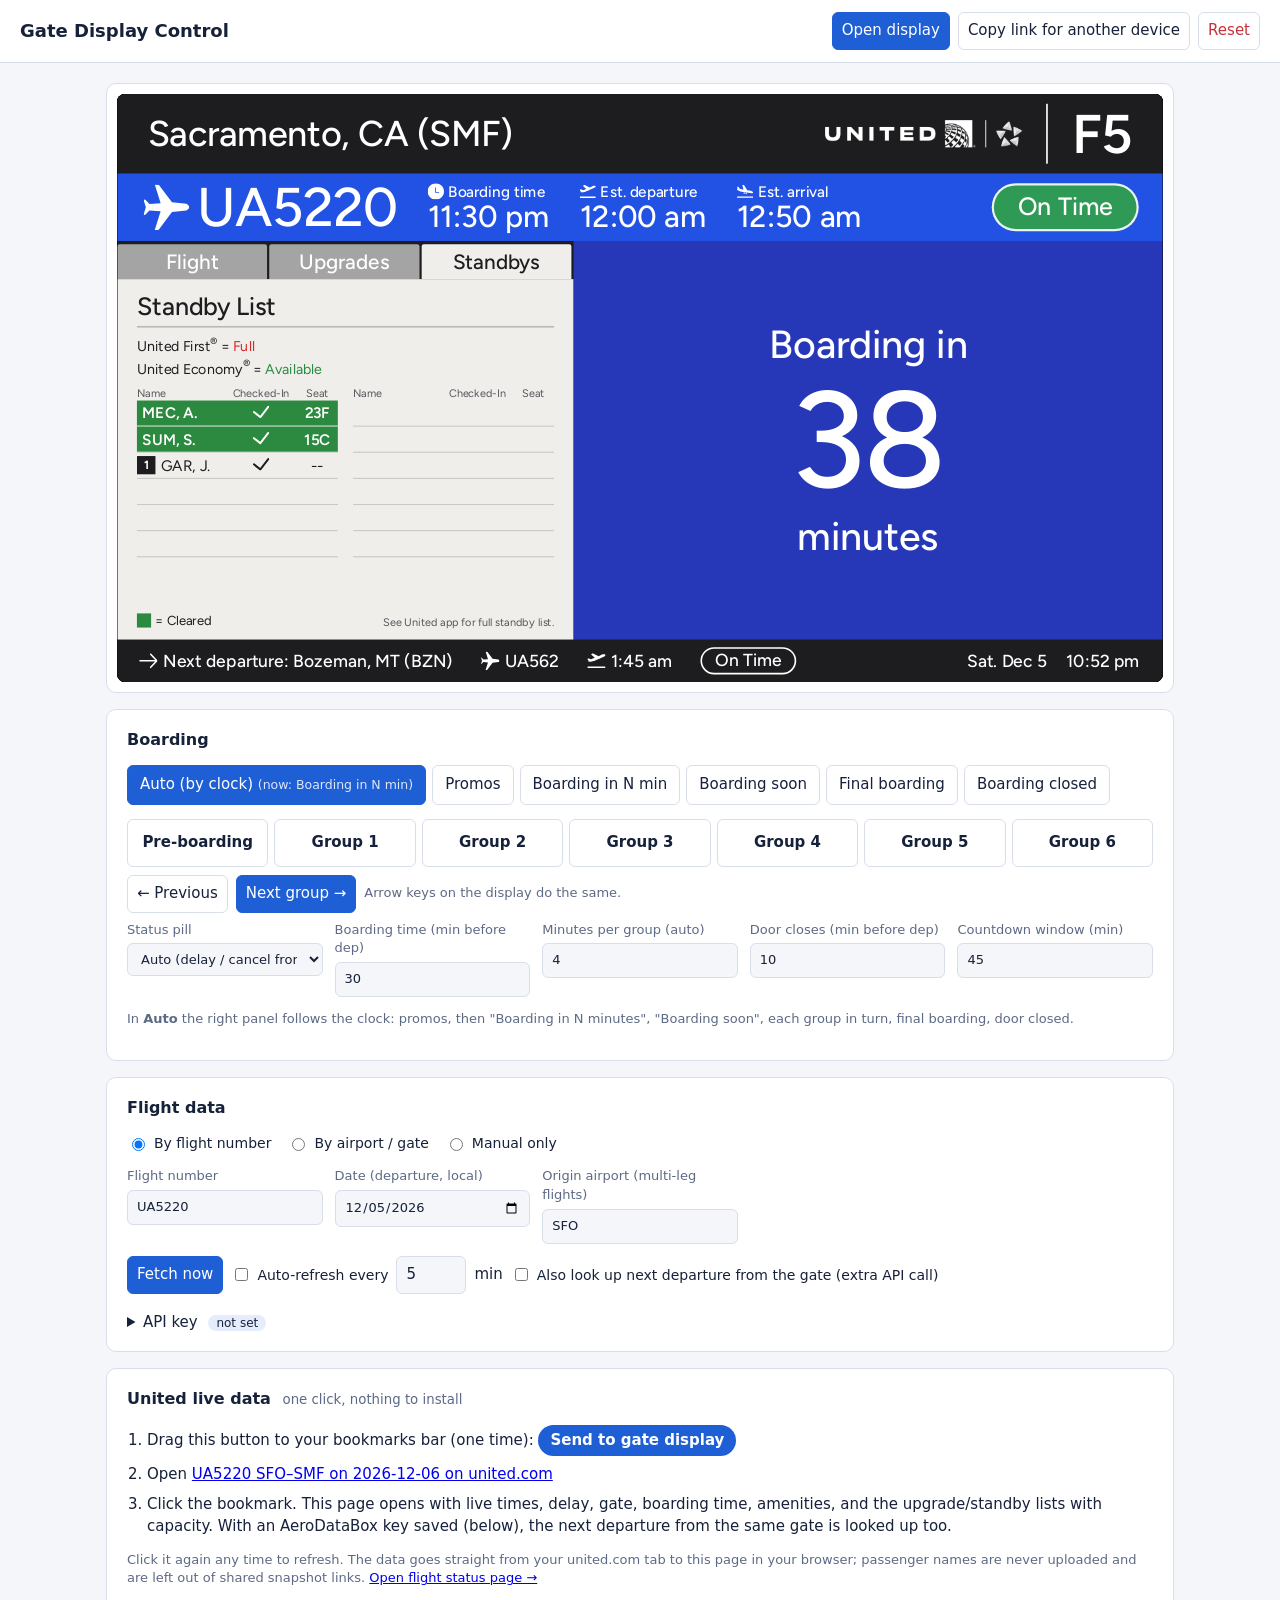
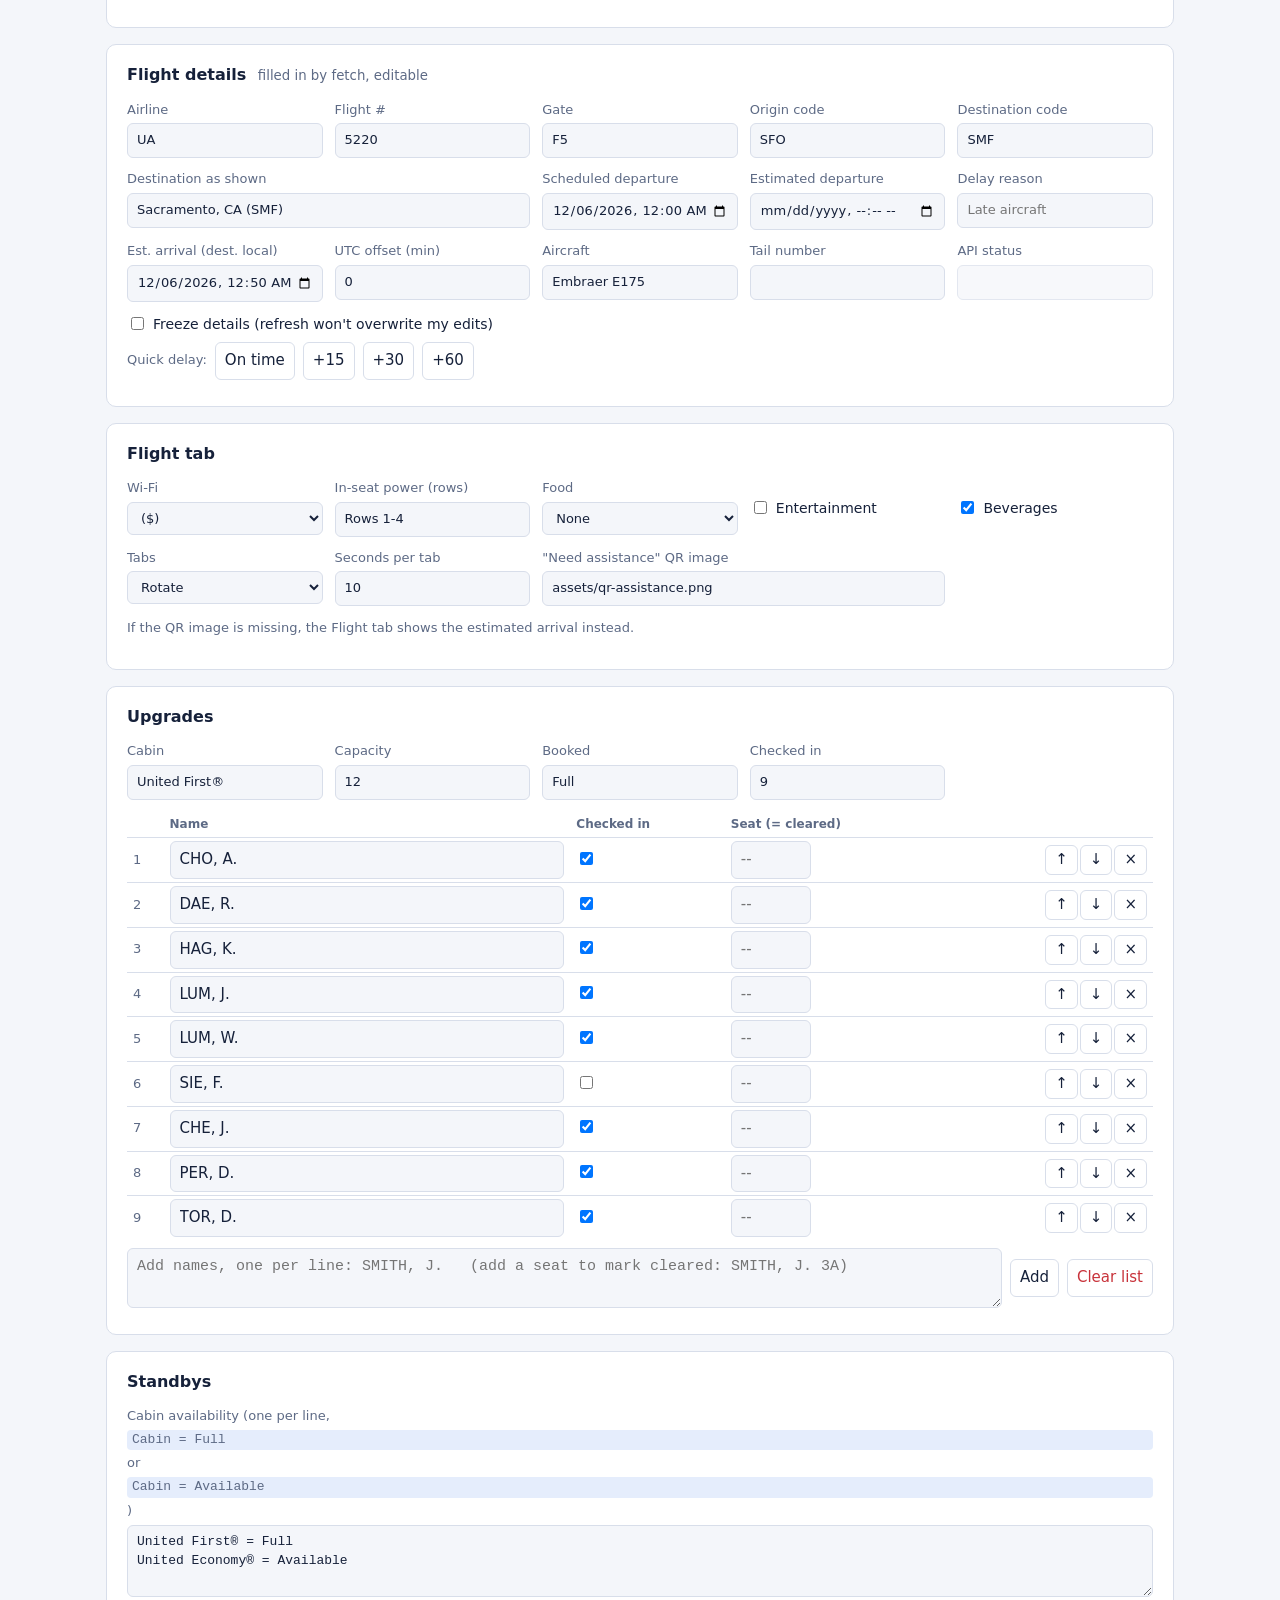
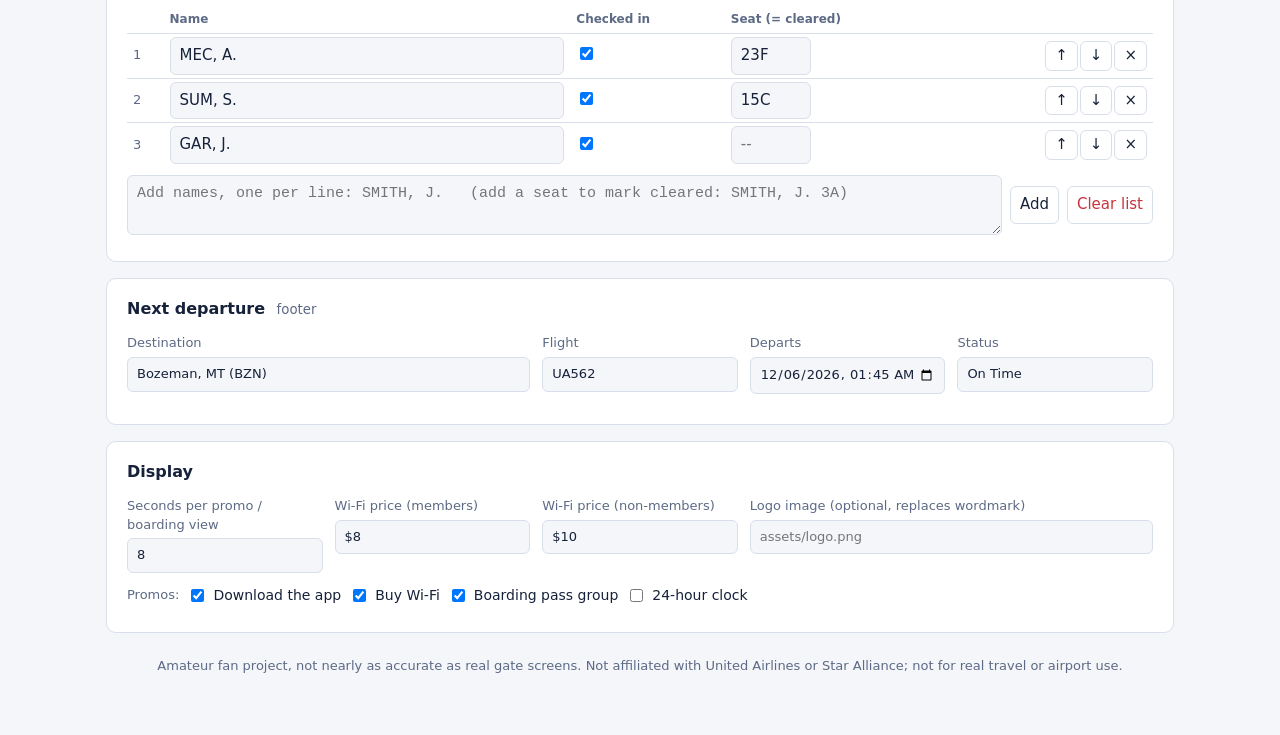
==== control.html @ c688b106 "Link straight to the flight's united.com details page from the form The bookmarklet step now opens u" ====
<!doctype html>
<html lang="en">
<head>
  <meta charset="utf-8">
  <meta name="viewport" content="width=device-width, initial-scale=1">
  <title>Gate Display Control</title>
  <link rel="stylesheet" href="css/control.css">
</head>
<body>
  <header class="bar">
    <h1>Gate Display Control</h1>
    <div class="bar-actions">
      <button id="openDisplay" class="primary">Open display</button>
      <button id="copyLink">Copy link for another device</button>
      <button id="reset" class="danger">Reset</button>
    </div>
  </header>

  <main>
    <section class="card preview">
      <div class="frame"><iframe id="preview" src="index.html" title="Display preview"></iframe></div>
    </section>

    <!-- ================= BOARDING (most-used, so first) ================= -->
    <section class="card">
      <h2>Boarding</h2>
      <div class="seg phases" id="phaseBtns"></div>
      <div class="groups" id="groupBtns"></div>
      <div class="row">
        <button id="prevGroup">&larr; Previous</button>
        <button id="nextGroup" class="primary">Next group &rarr;</button>
        <span class="muted">Arrow keys on the display do the same.</span>
      </div>
      <div class="grid">
        <label>Status pill
          <select data-path="boarding.pill" id="pillSel"></select>
        </label>
        <label>Boarding time (min before dep)<input type="number" min="0" data-path="boarding.leadMin"></label>
        <label>Minutes per group (auto)<input type="number" min="1" data-path="boarding.groupEveryMin"></label>
        <label>Door closes (min before dep)<input type="number" min="0" data-path="boarding.closeMin"></label>
        <label>Countdown window (min)<input type="number" min="0" data-path="boarding.countdownMin"></label>
      </div>
      <p class="muted">In <b>Auto</b> the right panel follows the clock: promos, then "Boarding in N minutes", "Boarding soon", each group in turn, final boarding, door closed.</p>
    </section>

    <!-- ================= DATA SOURCE ================= -->
    <section class="card">
      <h2>Flight data</h2>
      <div class="seg">
        <label><input type="radio" name="mode" value="flight" data-path="source.mode"> By flight number</label>
        <label><input type="radio" name="mode" value="airport" data-path="source.mode"> By airport / gate</label>
        <label><input type="radio" name="mode" value="manual" data-path="source.mode"> Manual only</label>
      </div>

      <div class="grid" data-show="flight">
        <label>Flight number<input data-path="source.flight" placeholder="UA1234"></label>
        <label>Date (departure, local)<input type="date" data-path="source.date"></label>
        <label>Origin airport (multi-leg flights)<input data-path="source.airport" placeholder="SFO" maxlength="3"></label>
      </div>

      <div class="grid" data-show="airport">
        <label>Airline<input data-path="source.airline" placeholder="UA" maxlength="3"></label>
        <label>Airport<input data-path="source.airport" placeholder="SFO" maxlength="3"></label>
        <label>Gate (optional)<input data-path="source.gate" placeholder="F12"></label>
        <label>Destination (optional)<input data-path="source.dest" placeholder="ORD" maxlength="3"></label>
      </div>

      <div class="row" data-show="flight airport">
        <button id="fetchBtn" class="primary">Fetch now</button>
        <label class="inline"><input type="checkbox" data-path="source.autoRefresh"> Auto-refresh every</label>
        <input type="number" min="1" max="120" class="tiny" data-path="source.refreshMin"> min
        <label class="inline"><input type="checkbox" data-path="source.lookupNext"> Also look up next departure from the gate (extra API call)</label>
      </div>
      <div class="row"><span id="fetchMsg" class="msg"></span></div>
      <div id="results" class="results" hidden></div>

      <details class="key">
        <summary>API key <span id="keyState" class="pill"></span></summary>
        <p>Live data comes from <a href="https://rapidapi.com/aedbx-aedbx/api/aerodatabox" target="_blank" rel="noopener">AeroDataBox on RapidAPI</a> (free tier available). Subscribe, then paste your RapidAPI key here.
          It is stored only in this browser and never goes into the repo.</p>
        <div class="row">
          <input id="apiKey" type="password" placeholder="X-RapidAPI-Key" autocomplete="off">
          <button id="saveKey">Save key</button>
          <button id="clearKey">Clear</button>
        </div>
      </details>
    </section>

    <!-- ================= UNITED BOOKMARKLET ================= -->
    <section class="card">
      <h2>United live data <small>one click, nothing to install</small></h2>
      <ol class="steps">
        <li>Drag this button to your bookmarks bar (one time): <a id="bookmarklet" class="bm" href="#">Send to gate display</a></li>
        <li>Open <a id="uaLink" href="https://www.united.com/en/us/flightstatus" target="_blank" rel="noopener">this flight on united.com</a>
          <span class="muted" id="uaLinkNote"></span></li>
        <li>Click the bookmark. This page opens with live times, delay, gate, boarding time, amenities, and the upgrade/standby lists with capacity.
          With an AeroDataBox key saved (below), the next departure from the same gate is looked up too.</li>
      </ol>
      <p class="muted">Click it again any time to refresh. The data goes straight from your united.com tab to this page in your browser; passenger names are never uploaded and are left out of shared snapshot links.
        <a href="status.html" target="_blank" rel="noopener">Open flight status page &rarr;</a></p>
      <div class="row"><span id="unitedMsg" class="msg"></span></div>
    </section>

    <!-- ================= FLIGHT DETAILS ================= -->
    <section class="card">
      <h2>Flight details <small>filled in by fetch, editable</small></h2>
      <div class="grid">
        <label>Airline<input data-path="flight.airline" maxlength="3"></label>
        <label>Flight #<input data-path="flight.number"></label>
        <label>Gate<input data-path="flight.gate"></label>
        <label>Origin code<input data-path="flight.originCode" maxlength="3"></label>
        <label>Destination code<input data-path="flight.destCode" maxlength="3" id="destCode"></label>
        <label class="span2">Destination as shown<input data-path="flight.destLabel" placeholder="Sacramento, CA (SMF)"></label>
        <label>Scheduled departure<input type="datetime-local" data-path="flight.sched"></label>
        <label>Estimated departure<input type="datetime-local" data-path="flight.est"></label>
        <label>Delay reason<input data-path="flight.delayReason" placeholder="Late aircraft"></label>
        <label>Est. arrival (dest. local)<input type="datetime-local" data-path="flight.arr"></label>
        <label>UTC offset (min)<input type="number" data-path="flight.utcOffsetMin"></label>
        <label>Aircraft<input data-path="flight.aircraft"></label>
        <label>Tail number<input data-path="flight.tail"></label>
        <label>API status<input data-path="flight.apiStatus" readonly></label>
      </div>
      <div class="row">
        <label class="inline"><input type="checkbox" data-path="flight.lock"> Freeze details (refresh won't overwrite my edits)</label>
        <span class="msg" id="updated"></span>
      </div>
      <div class="row">
        <span class="muted">Quick delay:</span>
        <button data-delay="0">On time</button>
        <button data-delay="15">+15</button>
        <button data-delay="30">+30</button>
        <button data-delay="60">+60</button>
      </div>
    </section>

    <!-- ================= LEFT PANEL ================= -->
    <section class="card">
      <h2>Flight tab</h2>
      <div class="grid">
        <label>Wi-Fi
          <select data-path="amenities.wifi"><option value="">None</option><option>($)</option><option>(Free)</option></select>
        </label>
        <label>In-seat power (rows)<input data-path="amenities.power" placeholder="All rows"></label>
        <label>Food
          <select data-path="amenities.food"><option value="">None</option><option>($)</option><option>(Free)</option></select>
        </label>
        <label class="inline"><input type="checkbox" data-path="amenities.entertainment"> Entertainment</label>
        <label class="inline"><input type="checkbox" data-path="amenities.beverages"> Beverages</label>
      </div>
      <div class="grid">
        <label>Tabs
          <select data-path="display.tabMode">
            <option value="rotate">Rotate</option><option value="flight">Flight only</option>
            <option value="upgrades">Upgrades only</option><option value="standbys">Standbys only</option>
          </select>
        </label>
        <label>Seconds per tab<input type="number" min="3" data-path="display.tabSec"></label>
        <label class="span2">"Need assistance" QR image<input data-path="display.qrUrl" placeholder="assets/qr-assistance.png"></label>
      </div>
      <p class="muted">If the QR image is missing, the Flight tab shows the estimated arrival instead.</p>
    </section>

    <section class="card">
      <h2>Upgrades</h2>
      <div class="grid">
        <label>Cabin<input data-path="upgrades.cabin"></label>
        <label>Capacity<input data-path="upgrades.capacity"></label>
        <label>Booked<input data-path="upgrades.booked" placeholder="Full or a number"></label>
        <label>Checked in<input data-path="upgrades.checkedIn"></label>
      </div>
      <div class="list-editor" id="upgradeEd"></div>
    </section>

    <section class="card">
      <h2>Standbys</h2>
      <label>Cabin availability (one per line, <code>Cabin = Full</code> or <code>Cabin = Available</code>)
        <textarea data-path="standby.cabins" rows="3"></textarea>
      </label>
      <div class="list-editor" id="standbyEd"></div>
    </section>

    <section class="card">
      <h2>Next departure <small>footer</small></h2>
      <div class="grid">
        <label class="span2">Destination<input data-path="next.dest" placeholder="Bozeman, MT (BZN)"></label>
        <label>Flight<input data-path="next.flight" placeholder="UA562"></label>
        <label>Departs<input type="datetime-local" data-path="next.time"></label>
        <label>Status<input data-path="next.status" list="nextStatuses"></label>
        <datalist id="nextStatuses"><option>On Time</option><option>Delayed</option><option>Cancelled</option></datalist>
      </div>
    </section>

    <section class="card">
      <h2>Display</h2>
      <div class="grid">
        <label>Seconds per promo / boarding view<input type="number" min="3" data-path="display.panelSec"></label>
        <label>Wi-Fi price (members)<input data-path="display.wifiMember"></label>
        <label>Wi-Fi price (non-members)<input data-path="display.wifiNonMember"></label>
        <label class="span2">Logo image (optional, replaces wordmark)<input data-path="display.logoUrl" placeholder="assets/logo.png"></label>
      </div>
      <div class="row">
        <span class="muted">Promos:</span>
        <label class="inline"><input type="checkbox" data-path="display.promoApp"> Download the app</label>
        <label class="inline"><input type="checkbox" data-path="display.promoWifi"> Buy Wi-Fi</label>
        <label class="inline"><input type="checkbox" data-path="display.promoPass"> Boarding pass group</label>
        <label class="inline"><input type="checkbox" data-path="display.clock24"> 24-hour clock</label>
      </div>
    </section>
    <p class="disclaimer">Amateur fan project, not nearly as accurate as real gate screens. Not affiliated with United Airlines or Star Alliance; not for real travel or airport use.</p>
  </main>

  <script src="js/state.js"></script>
  <script src="js/airports.js"></script>
  <script src="js/api.js"></script>
  <script src="js/united.js"></script>
  <script src="js/control.js"></script>
</body>
</html>
---- css/control.css ----
:root {
  --bg: #f4f6fa;
  --card: #fff;
  --text: #16213a;
  --muted: #5d6a85;
  --line: #d8deea;
  --blue: #1f5fd6;
  --blue-soft: #e5edfc;
  --red: #c8323a;
}
@media (prefers-color-scheme: dark) {
  :root {
    --bg: #0e1422; --card: #172035; --text: #e7ecf6; --muted: #93a1bd;
    --line: #2b3754; --blue: #5f9bff; --blue-soft: #1d2d52; --red: #ff6b73;
  }
}

* { box-sizing: border-box; }
[hidden] { display: none !important; }
body { margin: 0; background: var(--bg); color: var(--text); font: 15px/1.45 system-ui, "Segoe UI", sans-serif; }

.bar {
  position: sticky; top: 0; z-index: 5;
  display: flex; flex-wrap: wrap; gap: 12px; align-items: center; justify-content: space-between;
  padding: 12px 20px; background: var(--card); border-bottom: 1px solid var(--line);
}
.bar h1 { font-size: 18px; margin: 0; }
.bar-actions { display: flex; gap: 8px; flex-wrap: wrap; }

main { max-width: 1100px; margin: 0 auto; padding: 20px 16px 60px; display: grid; gap: 16px; }
.card { background: var(--card); border: 1px solid var(--line); border-radius: 10px; padding: 18px 20px; }
.card h2 { font-size: 16px; margin: 0 0 14px; }
.card h2 small { font-weight: 400; color: var(--muted); margin-left: 6px; }

.grid { display: grid; grid-template-columns: repeat(auto-fill, minmax(190px, 1fr)); gap: 12px; margin-bottom: 12px; }
.grid.two { grid-template-columns: 1fr 1fr; }
.span2 { grid-column: span 2; }
label { display: flex; flex-direction: column; gap: 4px; font-size: 13px; color: var(--muted); }
label.inline { flex-direction: row; align-items: center; gap: 6px; color: var(--text); font-size: 14px; }

input, select, textarea, button {
  font: inherit; color: var(--text); background: var(--bg);
  border: 1px solid var(--line); border-radius: 6px; padding: 7px 9px;
}
textarea { width: 100%; font-family: ui-monospace, Consolas, monospace; resize: vertical; }
input[type=checkbox], input[type=radio] { padding: 0; }
input[readonly] { opacity: .7; }
input.tiny { width: 70px; }
button { cursor: pointer; background: var(--card); }
button:hover { border-color: var(--blue); }
button.primary { background: var(--blue); border-color: var(--blue); color: #fff; }
button.danger { color: var(--red); }

.row { display: flex; flex-wrap: wrap; align-items: center; gap: 8px; margin: 8px 0; }
.seg { display: flex; flex-wrap: wrap; gap: 16px; margin-bottom: 14px; }
.seg label { flex-direction: row; align-items: center; gap: 6px; color: var(--text); font-size: 14px; }
.msg { font-size: 13px; color: var(--muted); }
.msg.err { color: var(--red); }
.muted { color: var(--muted); font-size: 13px; }
.pill { font-size: 12px; padding: 1px 8px; border-radius: 10px; background: var(--blue-soft); margin-left: 6px; }
code { background: var(--blue-soft); padding: 1px 5px; border-radius: 4px; }
.key p { color: var(--muted); font-size: 13px; }
.key summary { cursor: pointer; margin-top: 10px; }
.key input { flex: 1; min-width: 200px; }

.results { border: 1px solid var(--line); border-radius: 8px; max-height: 320px; overflow: auto; margin-top: 8px; }
.results table { width: 100%; border-collapse: collapse; font-size: 14px; }
.results th, .results td { text-align: left; padding: 6px 10px; border-bottom: 1px solid var(--line); }
.results th { position: sticky; top: 0; background: var(--card); color: var(--muted); font-weight: 600; }

.groups { display: grid; grid-template-columns: repeat(7, 1fr); gap: 6px; margin: 8px 0; }
.groups button { padding: 12px 4px; font-weight: 600; }
.groups button.done { opacity: .5; }
.groups button.current { background: var(--blue); border-color: var(--blue); color: #fff; }

.lists { display: grid; grid-template-columns: 1fr 1fr; gap: 20px; }
.lists .grid { margin: 8px 0; }

.frame { position: relative; width: 100%; aspect-ratio: 16 / 9; border-radius: 8px; overflow: hidden; background: #000; }
.frame iframe { position: absolute; inset: 0; width: 100%; height: 100%; border: 0; }

@media (max-width: 700px) {
  .lists { grid-template-columns: 1fr; }
  .span2 { grid-column: auto; }
  .groups { grid-template-columns: repeat(4, 1fr); }
}

.phases { gap: 6px; }
.phases button { padding: 8px 12px; }
.phases button.current { background: var(--blue); border-color: var(--blue); color: #fff; }
.phases small { opacity: .85; }

.list-editor table { width: 100%; border-collapse: collapse; margin-top: 10px; }
.list-editor th { text-align: left; font-size: 12px; font-weight: 600; color: var(--muted); padding: 4px 6px; }
.list-editor td { padding: 3px 6px; border-top: 1px solid var(--line); }
.list-editor td input:not([type]) { width: 100%; }
.list-editor td input.tiny { width: 80px; }
.list-editor .act { white-space: nowrap; text-align: right; }
.list-editor .act button { padding: 3px 9px; margin-left: 2px; }
.list-editor .row textarea { flex: 1; min-width: 240px; }
.preview { padding: 10px; }
.disclaimer { color: var(--muted); font-size: 13px; text-align: center; margin: 8px 0 0; }
.steps { margin: 0 0 10px; padding-left: 20px; display: grid; gap: 8px; }
.bm { display: inline-block; background: var(--blue); color: #fff; font-weight: 600; text-decoration: none; padding: 5px 12px; border-radius: 16px; cursor: grab; }
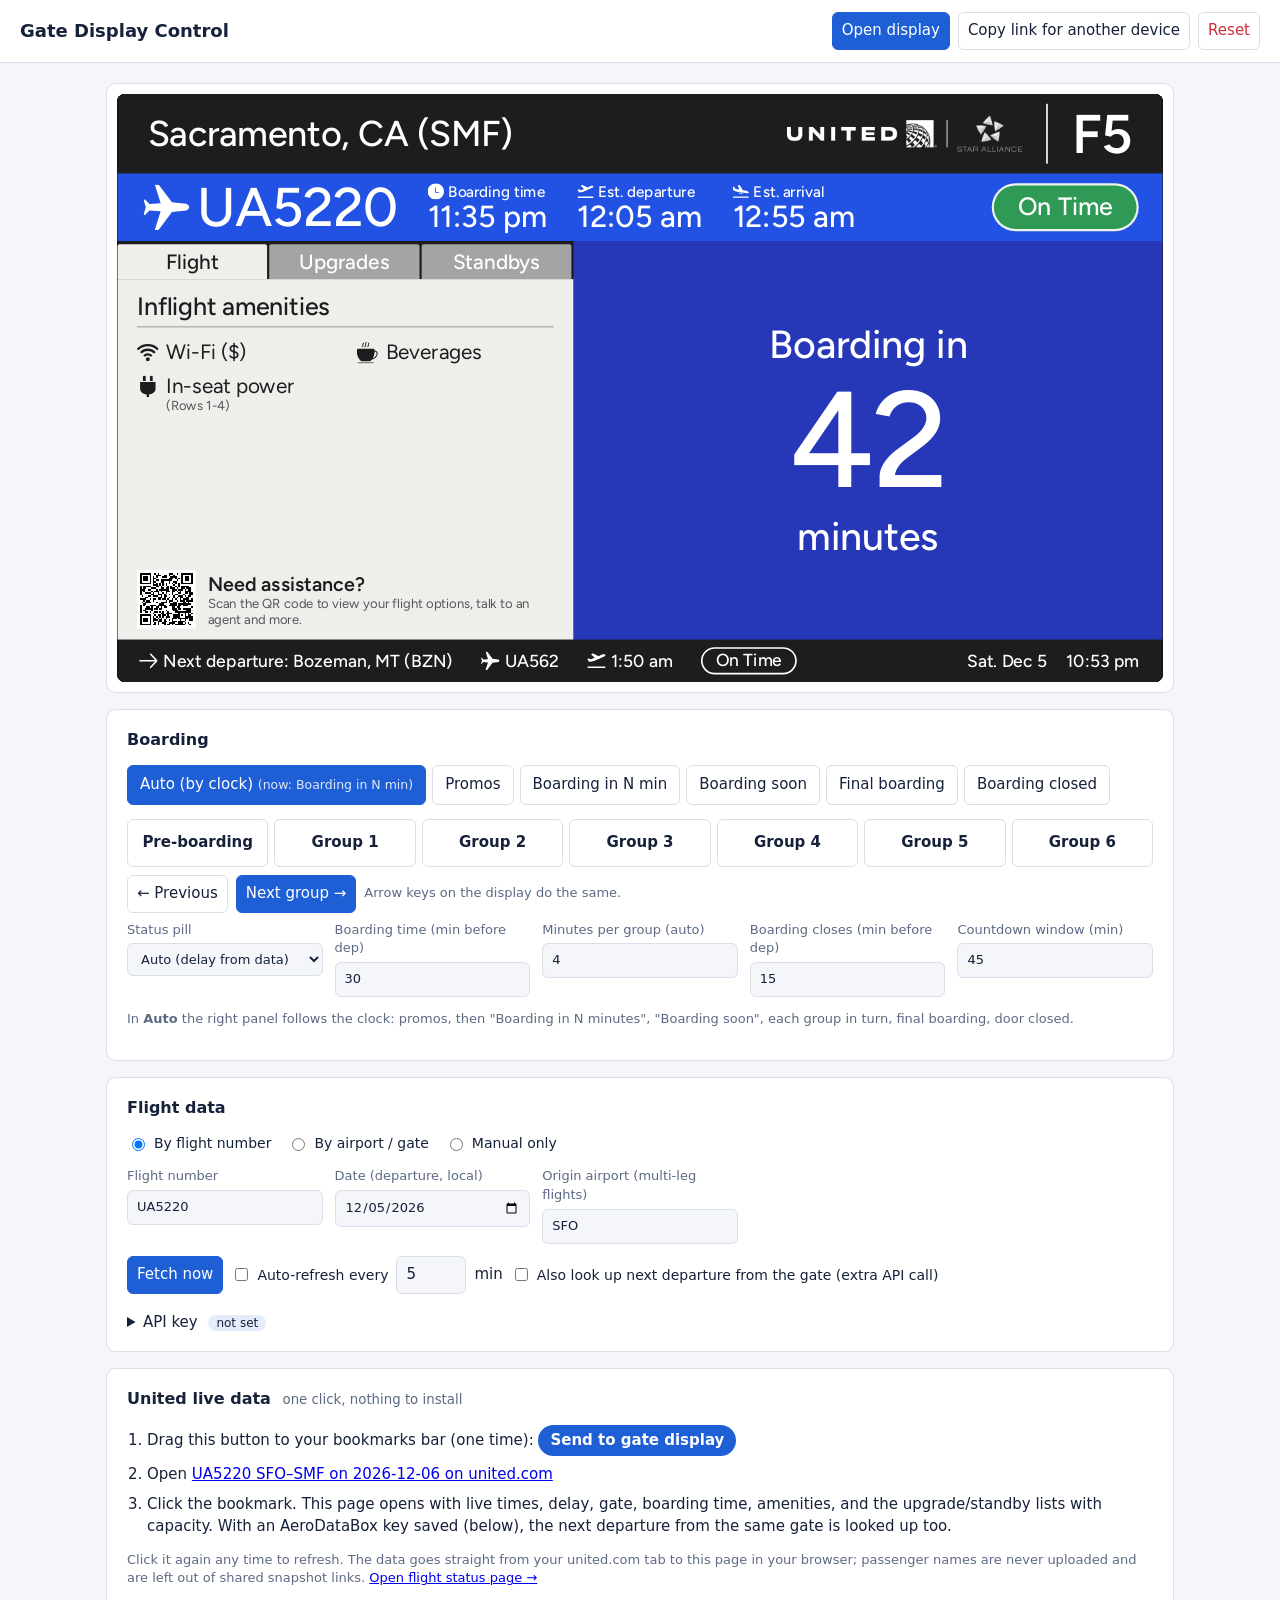
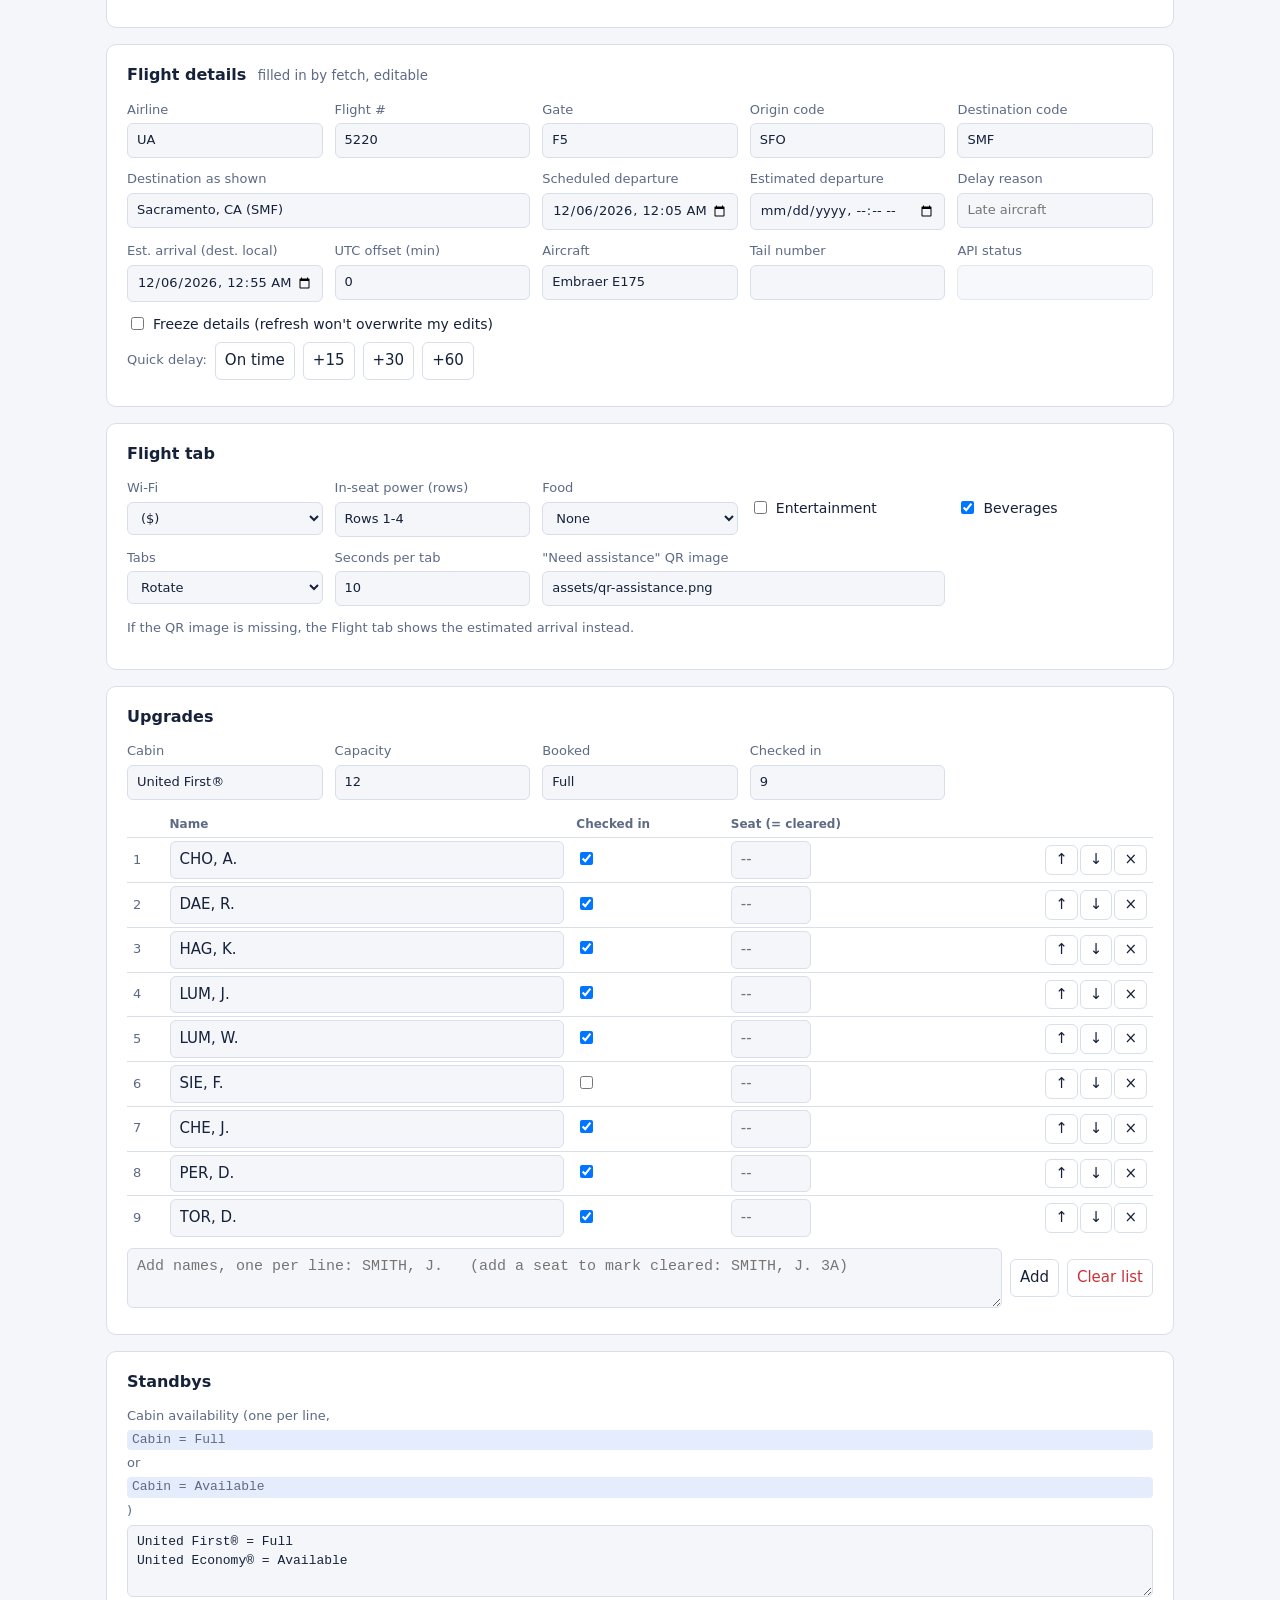
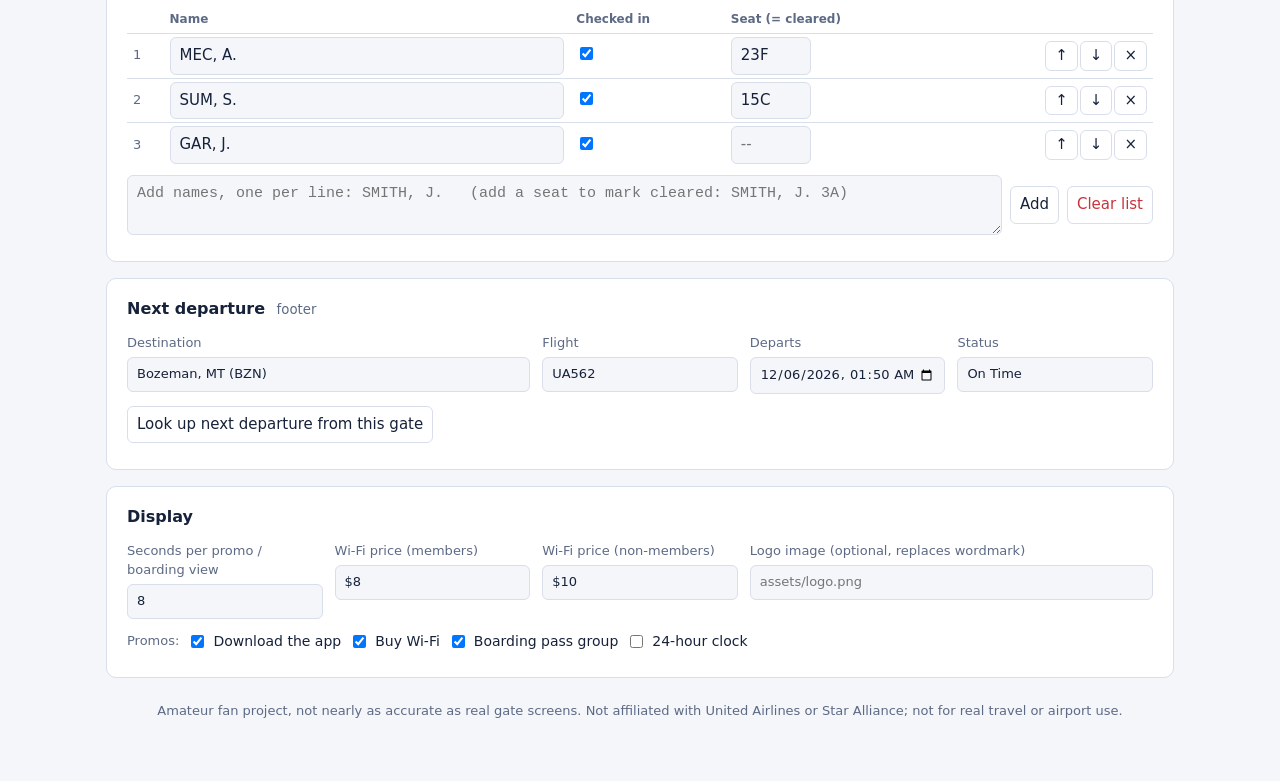
==== commit 611c7f53: "More reliable next departure; boarding closes 15 minutes before departure - Next departure lookup ru" ====
--- a/control.html
+++ b/control.html
@@ -37,7 +37,7 @@
         </label>
         <label>Boarding time (min before dep)<input type="number" min="0" data-path="boarding.leadMin"></label>
         <label>Minutes per group (auto)<input type="number" min="1" data-path="boarding.groupEveryMin"></label>
-        <label>Door closes (min before dep)<input type="number" min="0" data-path="boarding.closeMin"></label>
+        <label>Boarding closes (min before dep)<input type="number" min="0" data-path="boarding.closeMin"></label>
         <label>Countdown window (min)<input type="number" min="0" data-path="boarding.countdownMin"></label>
       </div>
       <p class="muted">In <b>Auto</b> the right panel follows the clock: promos, then "Boarding in N minutes", "Boarding soon", each group in turn, final boarding, door closed.</p>
@@ -186,7 +186,11 @@
         <label>Flight<input data-path="next.flight" placeholder="UA562"></label>
         <label>Departs<input type="datetime-local" data-path="next.time"></label>
         <label>Status<input data-path="next.status" list="nextStatuses"></label>
-        <datalist id="nextStatuses"><option>On Time</option><option>Delayed</option><option>Cancelled</option></datalist>
+        <datalist id="nextStatuses"><option>On Time</option><option>Delayed</option></datalist>
+      </div>
+      <div class="row">
+        <button id="nextBtn">Look up next departure from this gate</button>
+        <span id="nextMsg" class="msg"></span>
       </div>
     </section>
 
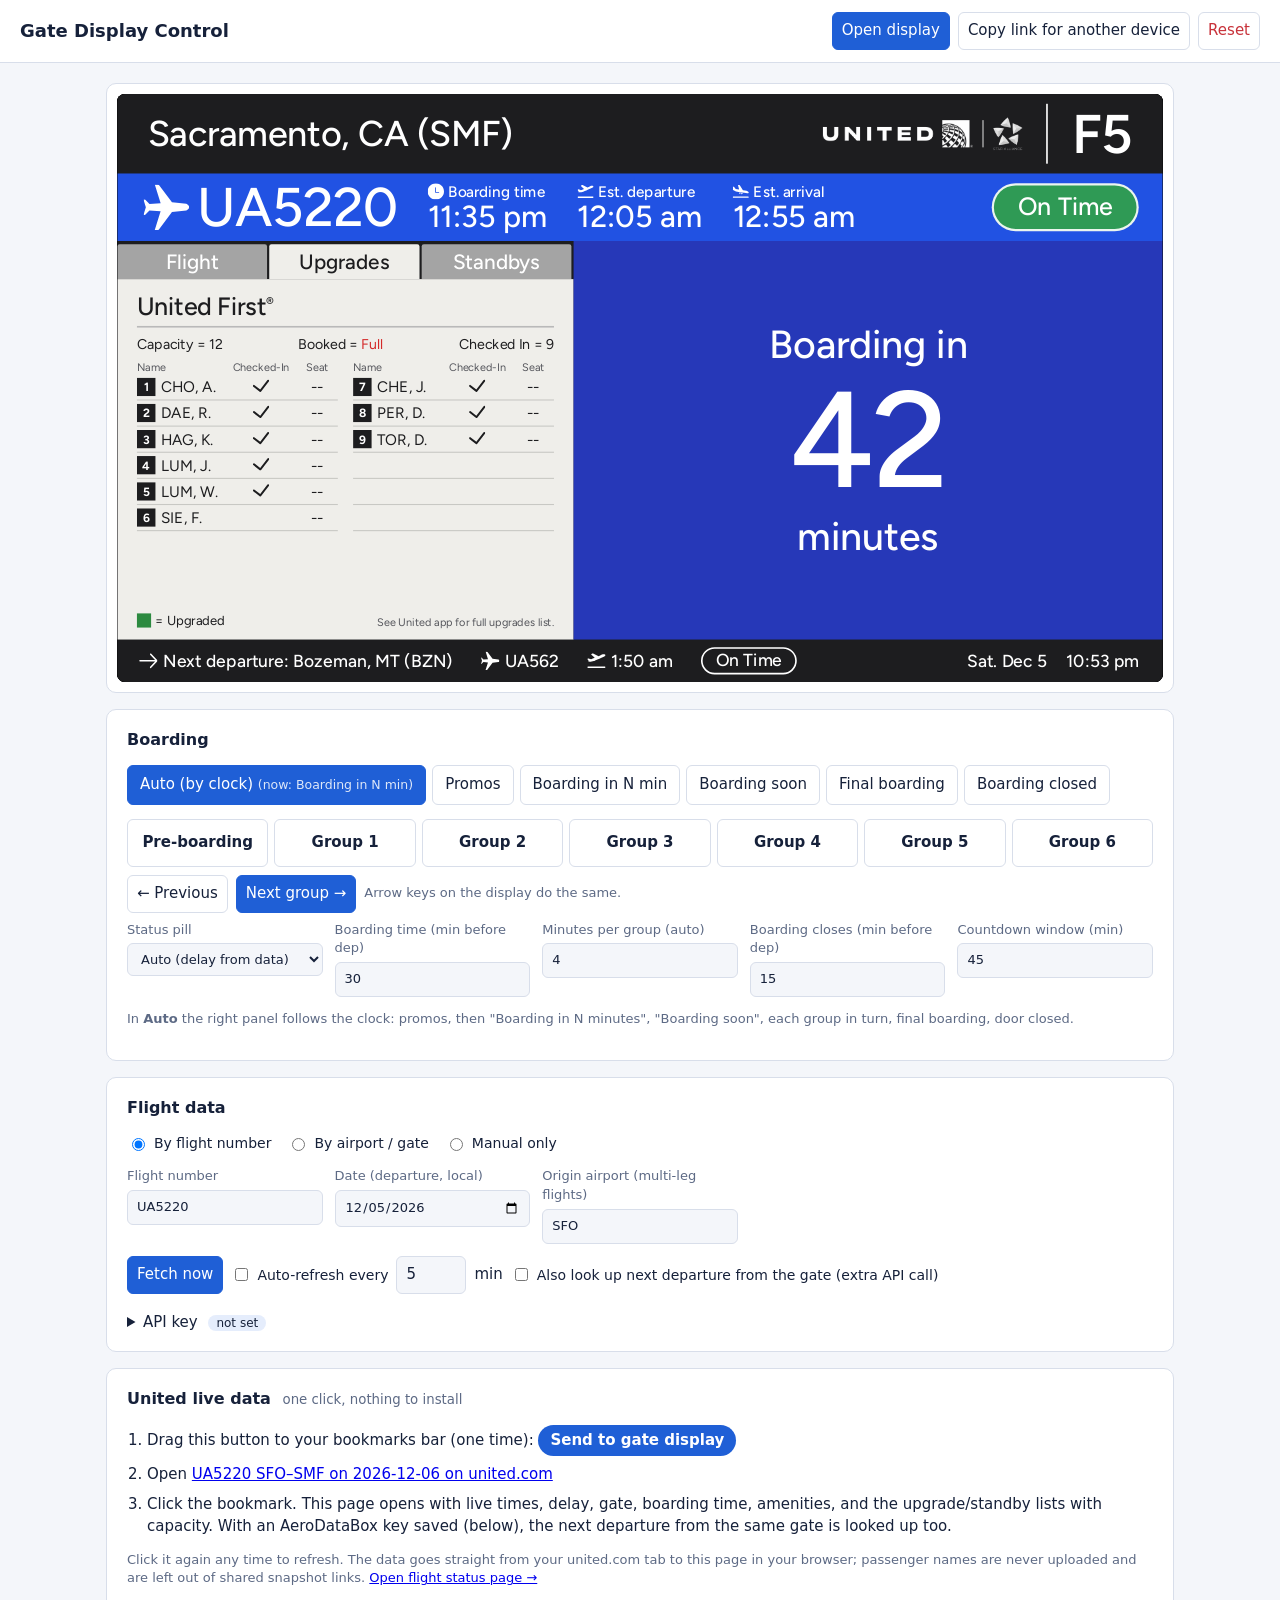
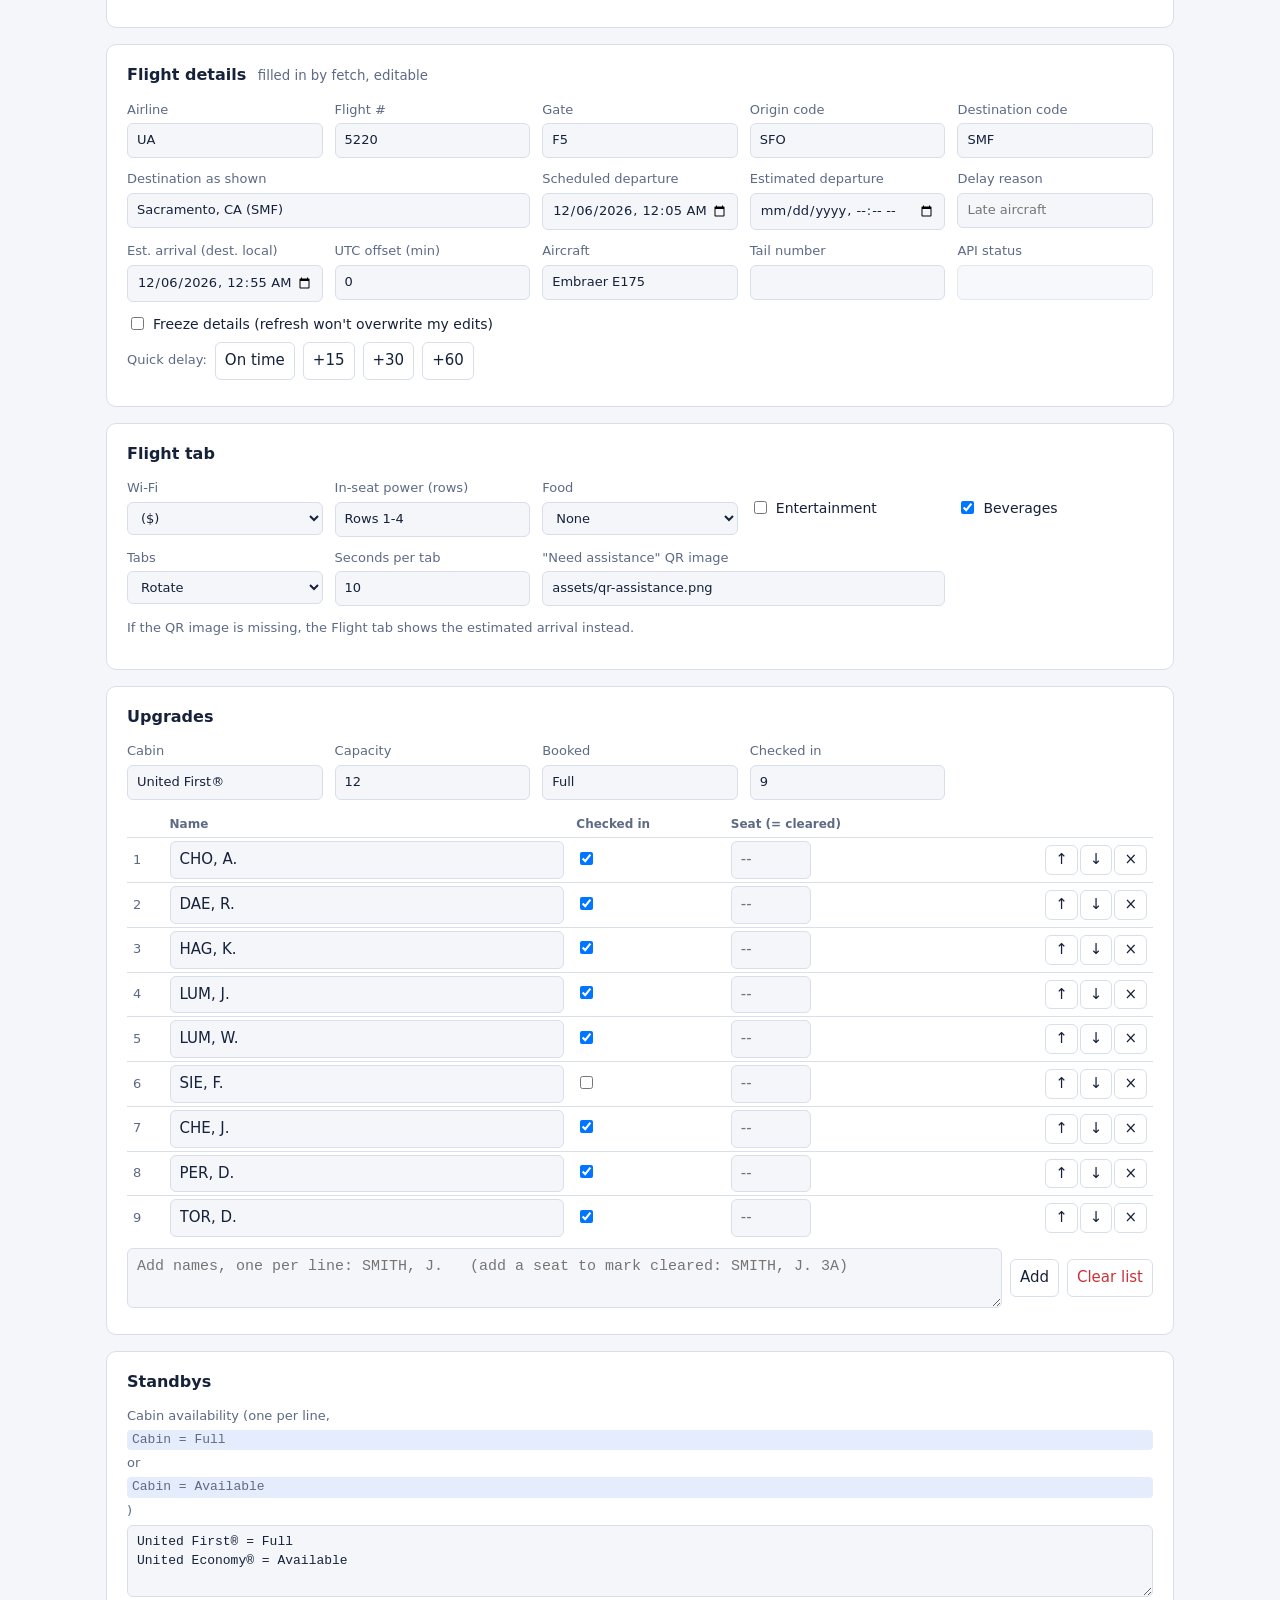
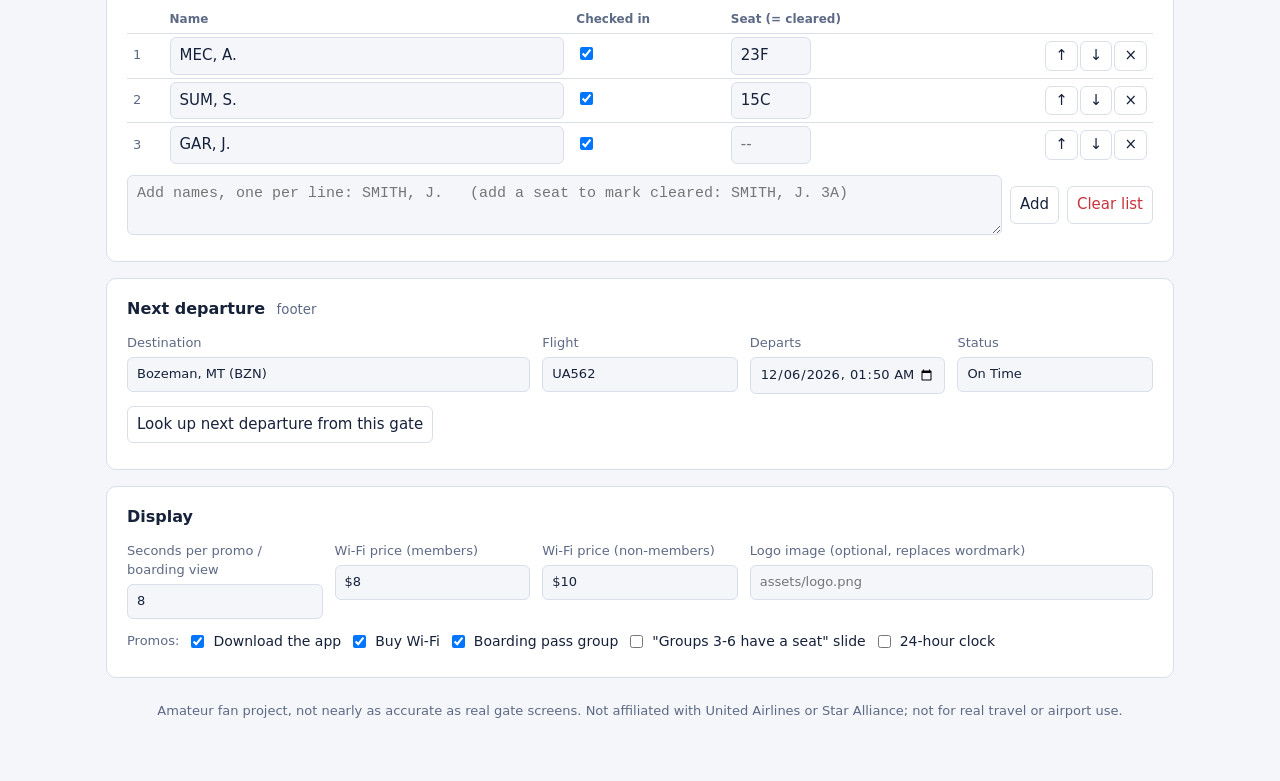
==== commit b2ab0c8b: "Turn off the "Groups 3-6 have a seat" slide by default It doesn't match the real screens yet; it's n" ====
--- a/control.html
+++ b/control.html
@@ -207,6 +207,7 @@
         <label class="inline"><input type="checkbox" data-path="display.promoApp"> Download the app</label>
         <label class="inline"><input type="checkbox" data-path="display.promoWifi"> Buy Wi-Fi</label>
         <label class="inline"><input type="checkbox" data-path="display.promoPass"> Boarding pass group</label>
+        <label class="inline"><input type="checkbox" data-path="display.seatedSlide"> "Groups 3-6 have a seat" slide</label>
         <label class="inline"><input type="checkbox" data-path="display.clock24"> 24-hour clock</label>
       </div>
     </section>
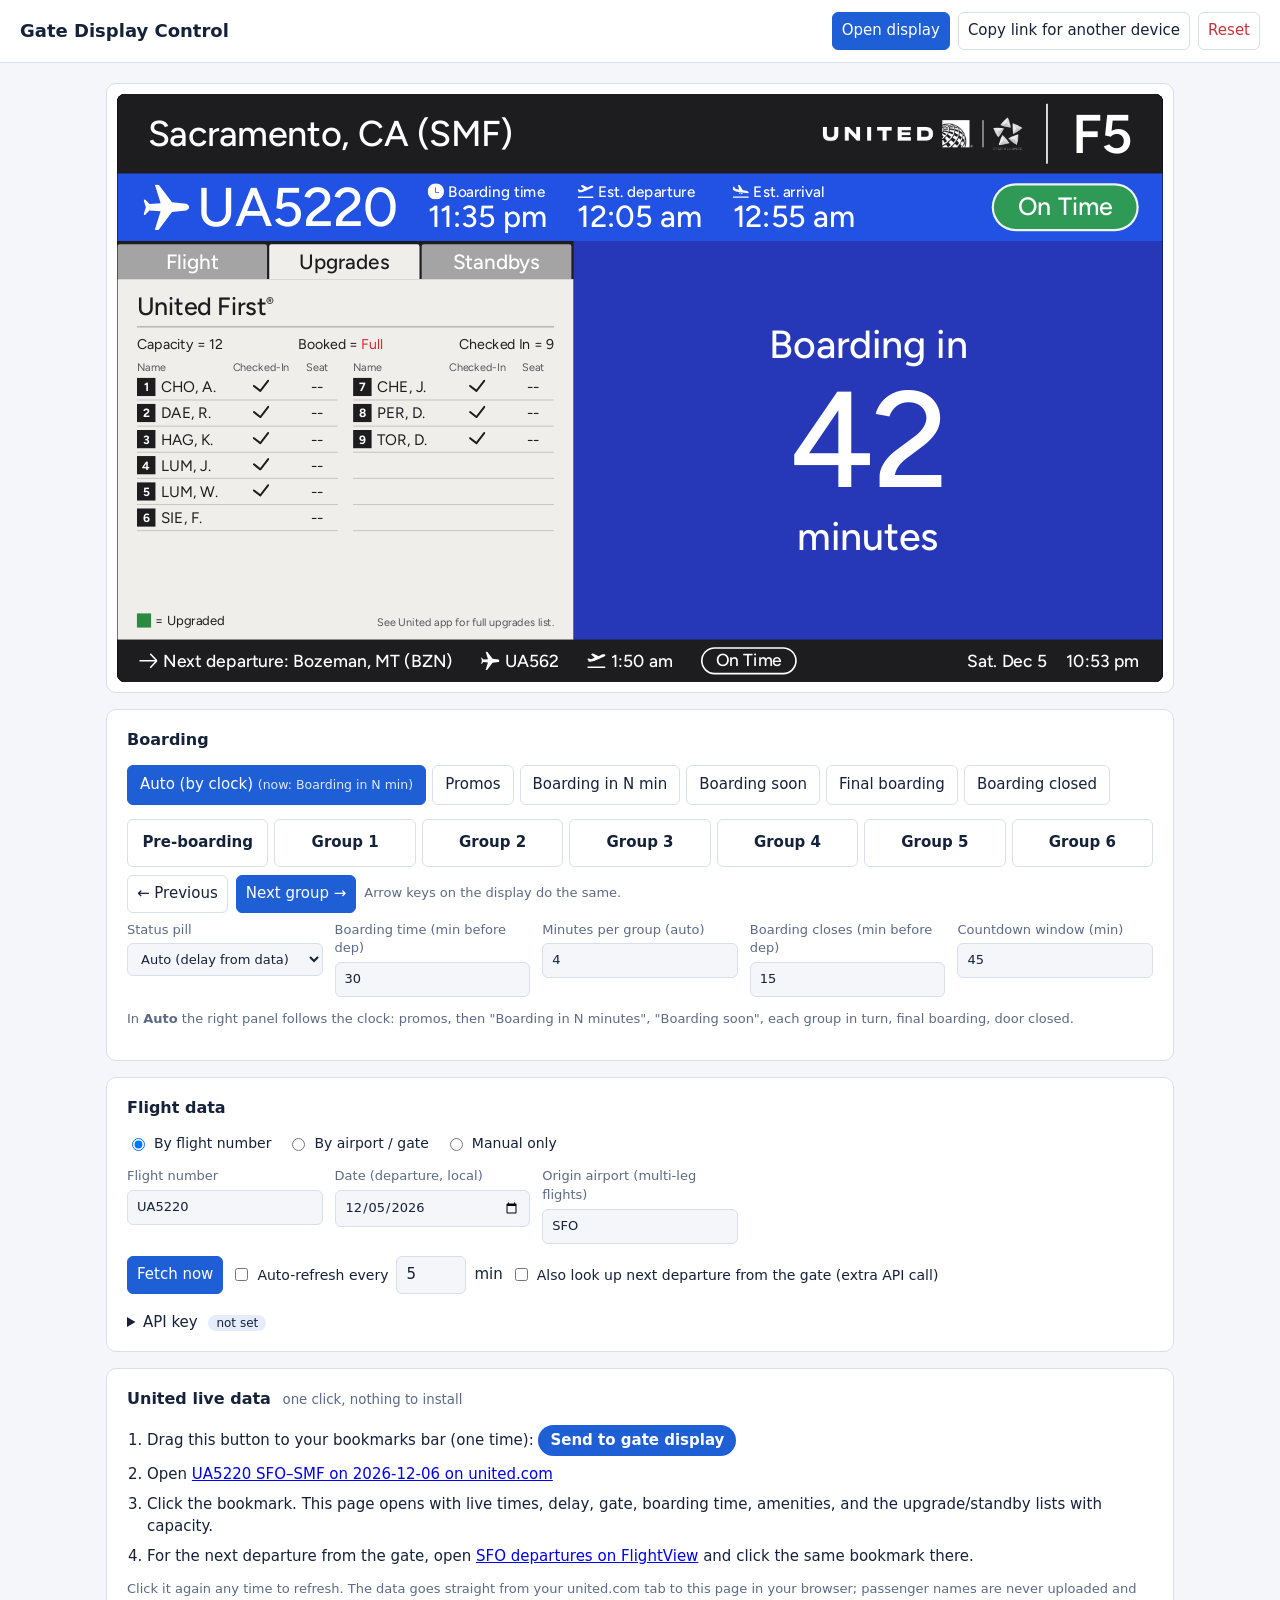
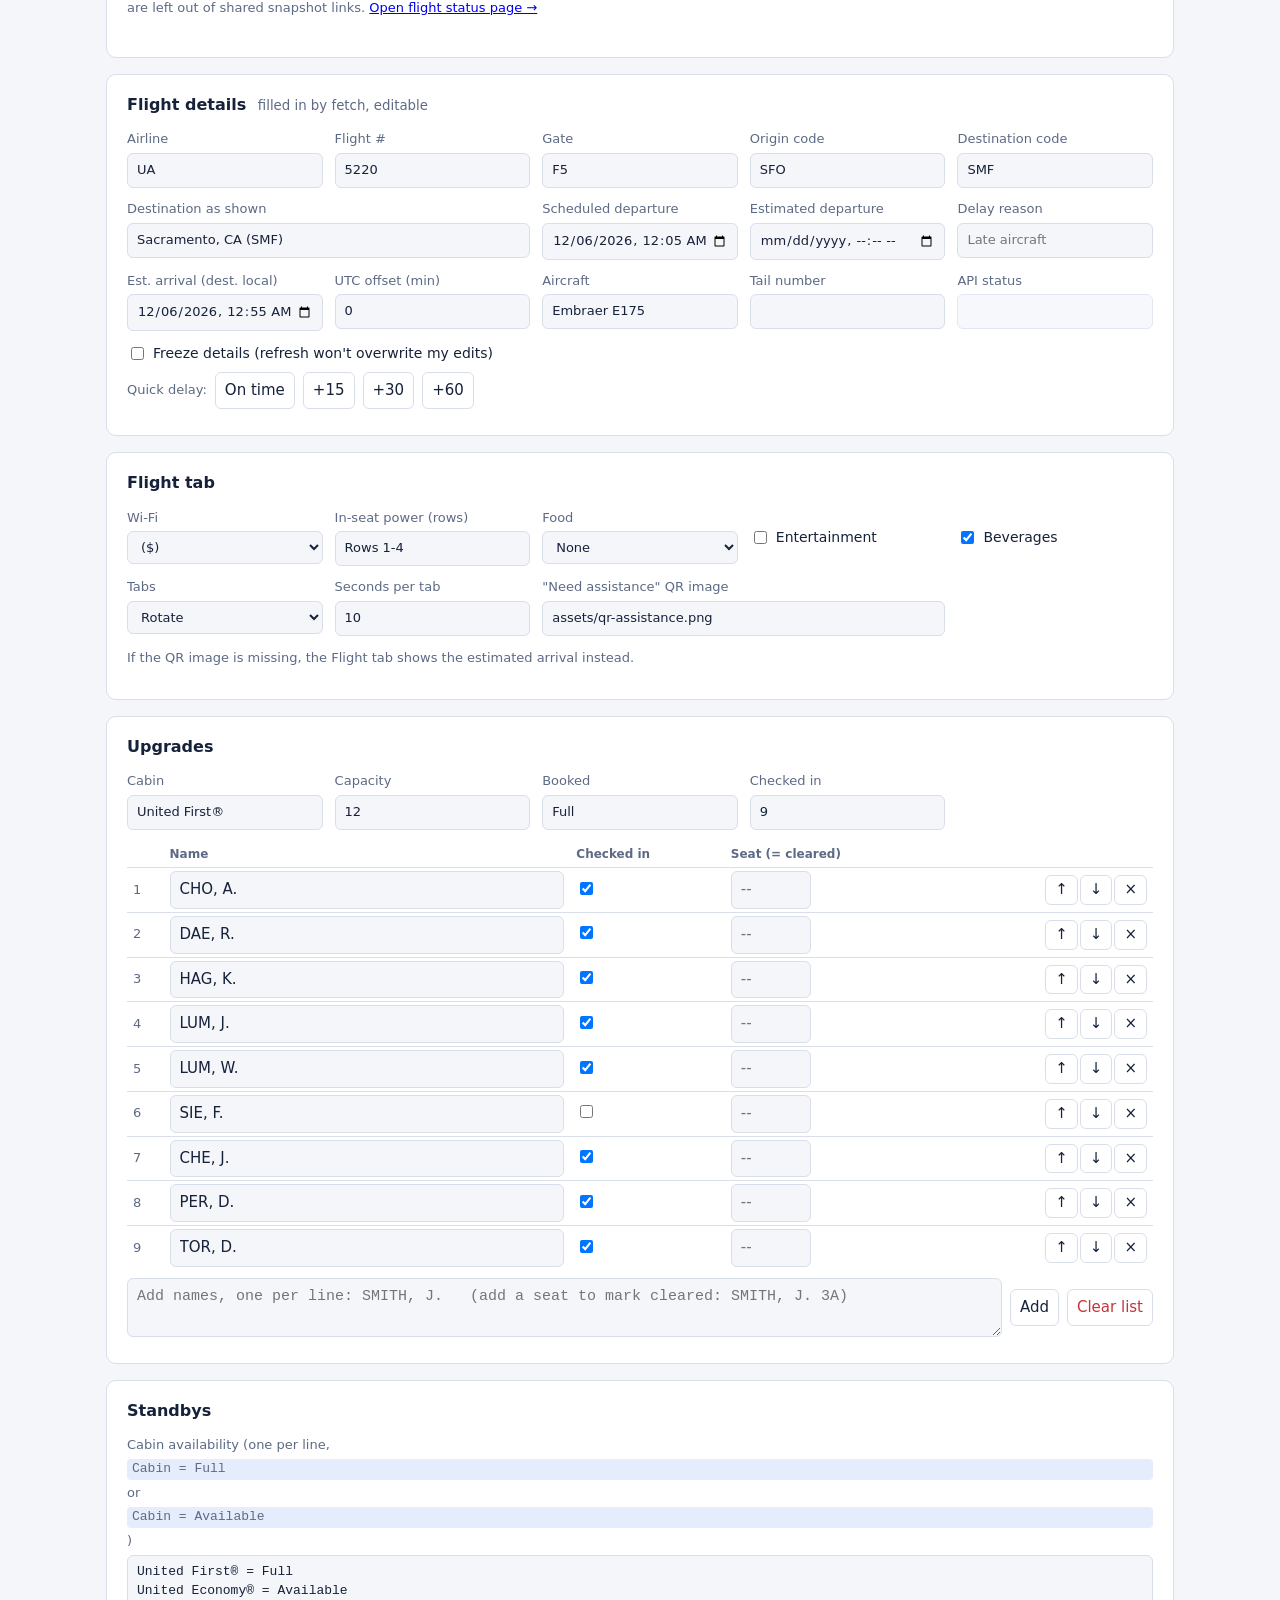
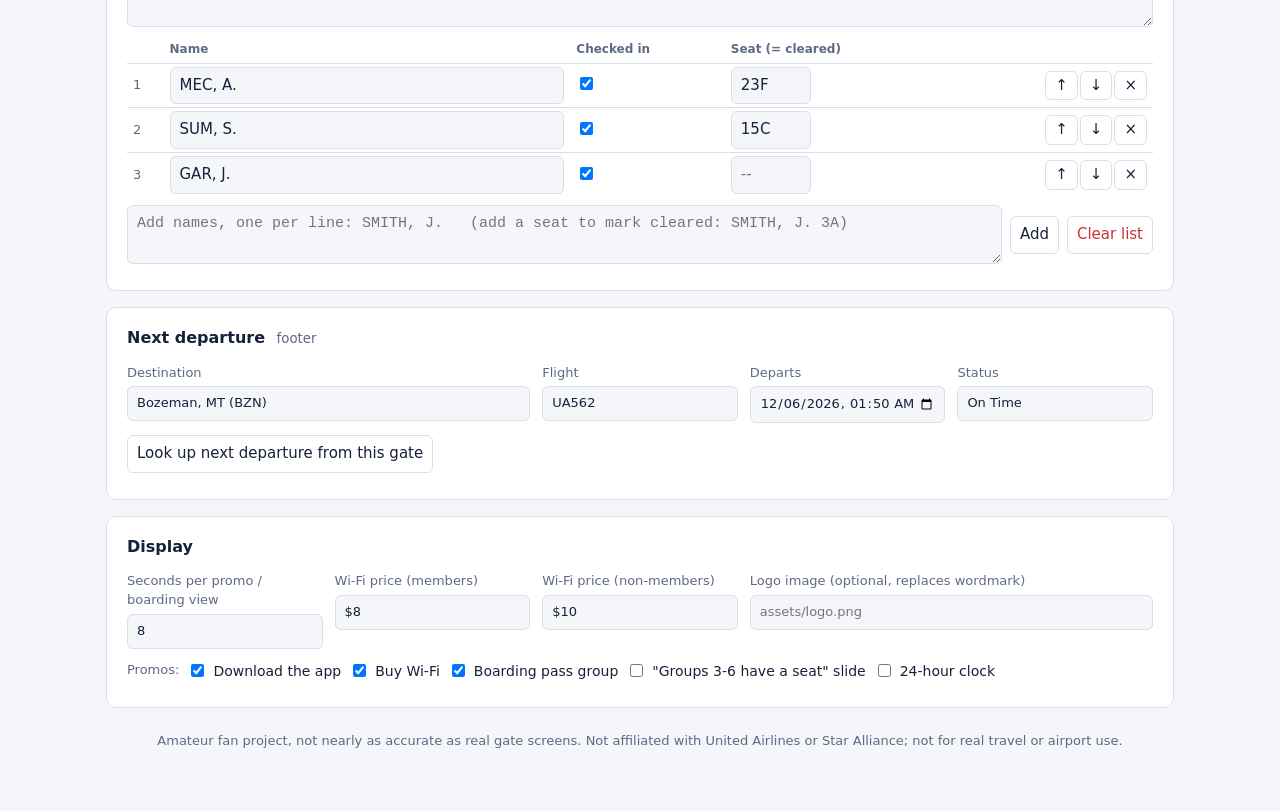
==== commit e38a687a: "Next departure from FlightView via the same bookmark; tidy bookmark tabs - The bookmark also works o" ====
--- a/control.html
+++ b/control.html
@@ -93,8 +93,9 @@
         <li>Drag this button to your bookmarks bar (one time): <a id="bookmarklet" class="bm" href="#">Send to gate display</a></li>
         <li>Open <a id="uaLink" href="https://www.united.com/en/us/flightstatus" target="_blank" rel="noopener">this flight on united.com</a>
           <span class="muted" id="uaLinkNote"></span></li>
-        <li>Click the bookmark. This page opens with live times, delay, gate, boarding time, amenities, and the upgrade/standby lists with capacity.
-          With an AeroDataBox key saved (below), the next departure from the same gate is looked up too.</li>
+        <li>Click the bookmark. This page opens with live times, delay, gate, boarding time, amenities, and the upgrade/standby lists with capacity.</li>
+        <li>For the next departure from the gate, open <a id="fvLink" href="https://www.flightview.com/" target="_blank" rel="noopener">departures on FlightView</a>
+          and click the same bookmark there.</li>
       </ol>
       <p class="muted">Click it again any time to refresh. The data goes straight from your united.com tab to this page in your browser; passenger names are never uploaded and are left out of shared snapshot links.
         <a href="status.html" target="_blank" rel="noopener">Open flight status page &rarr;</a></p>
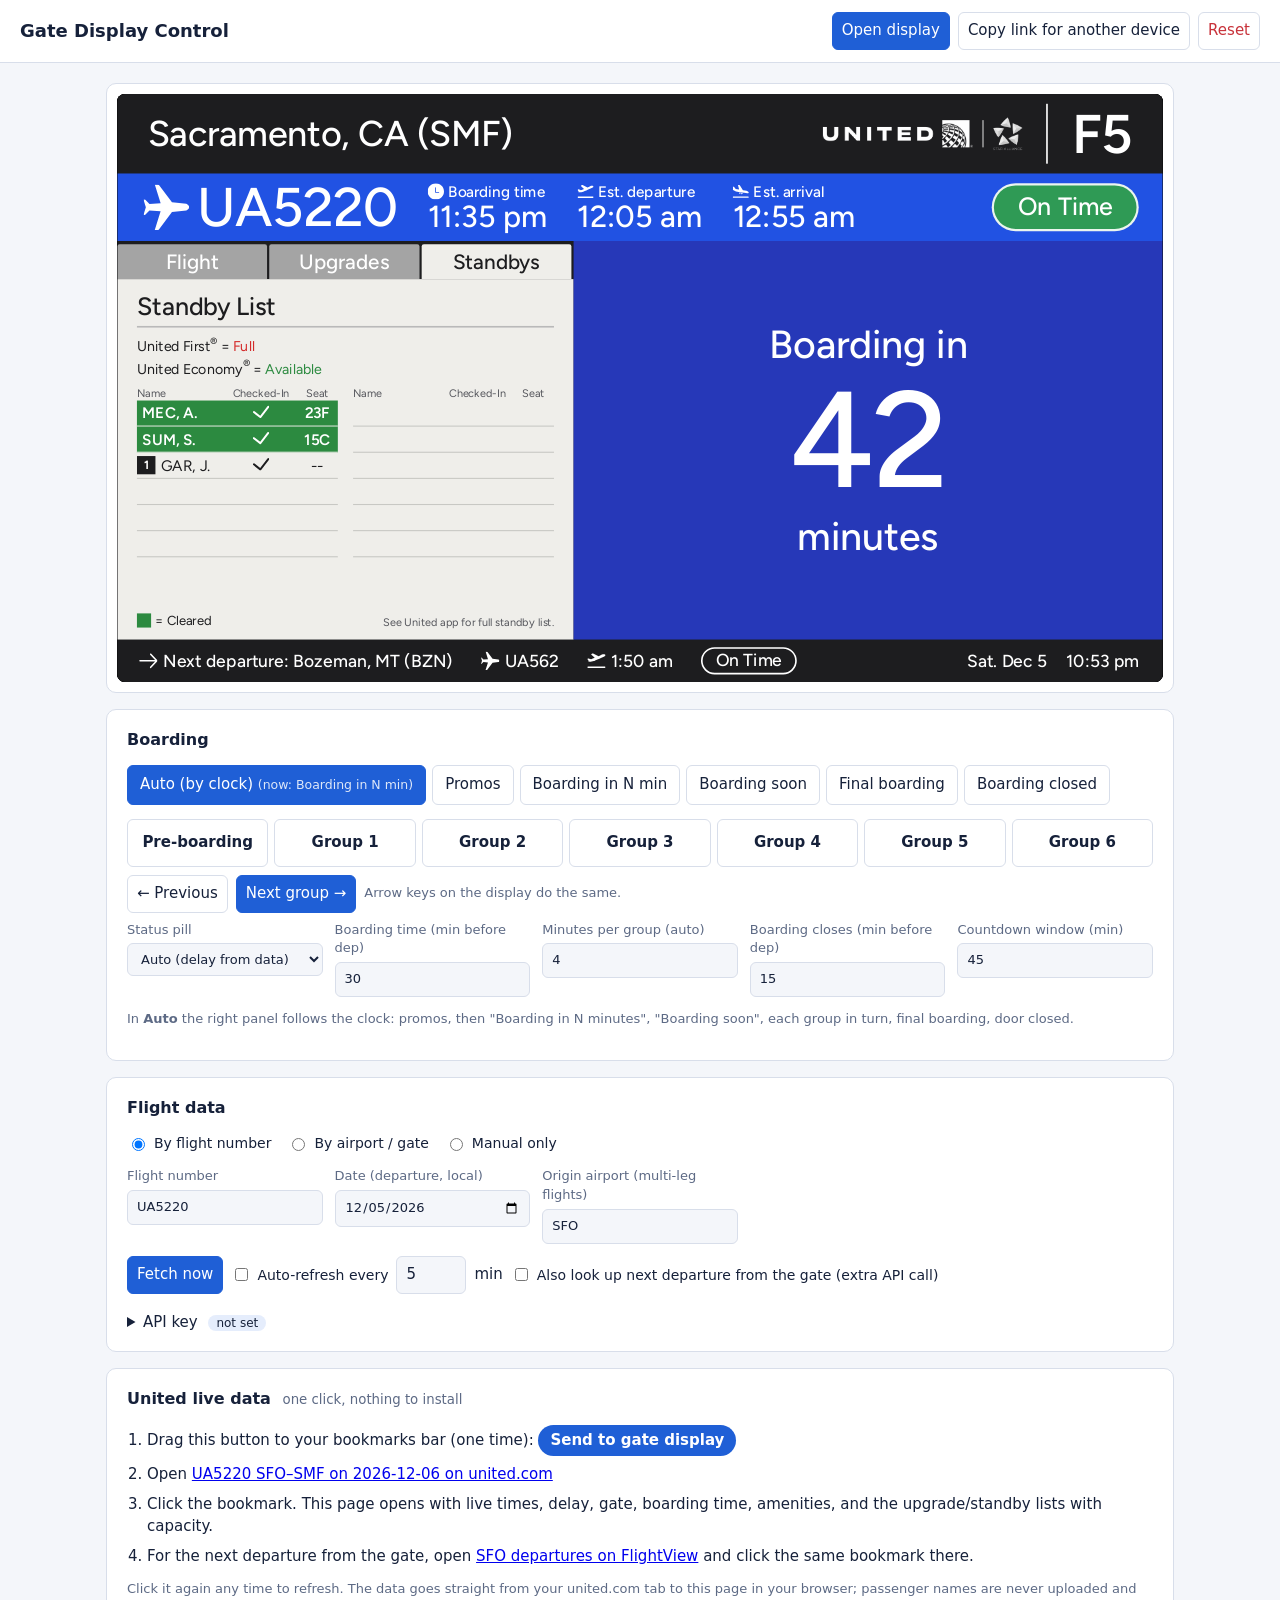
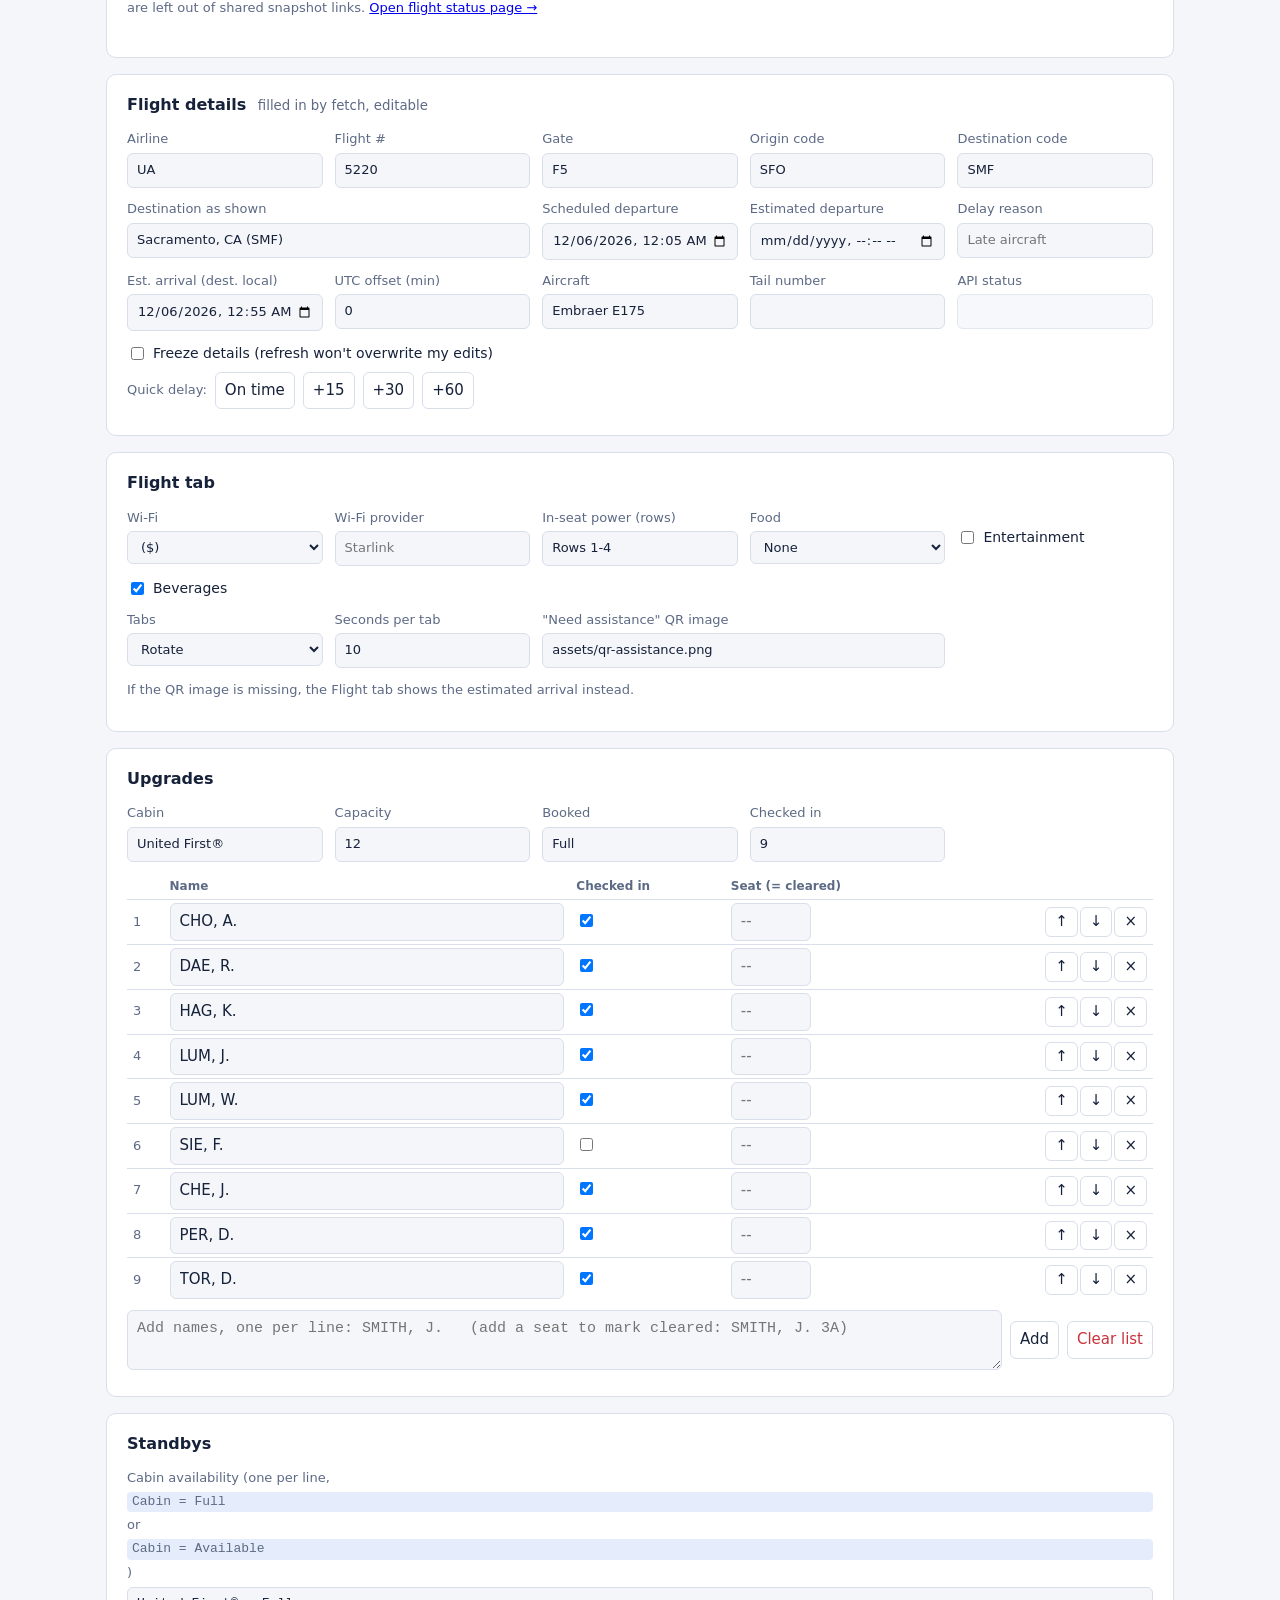
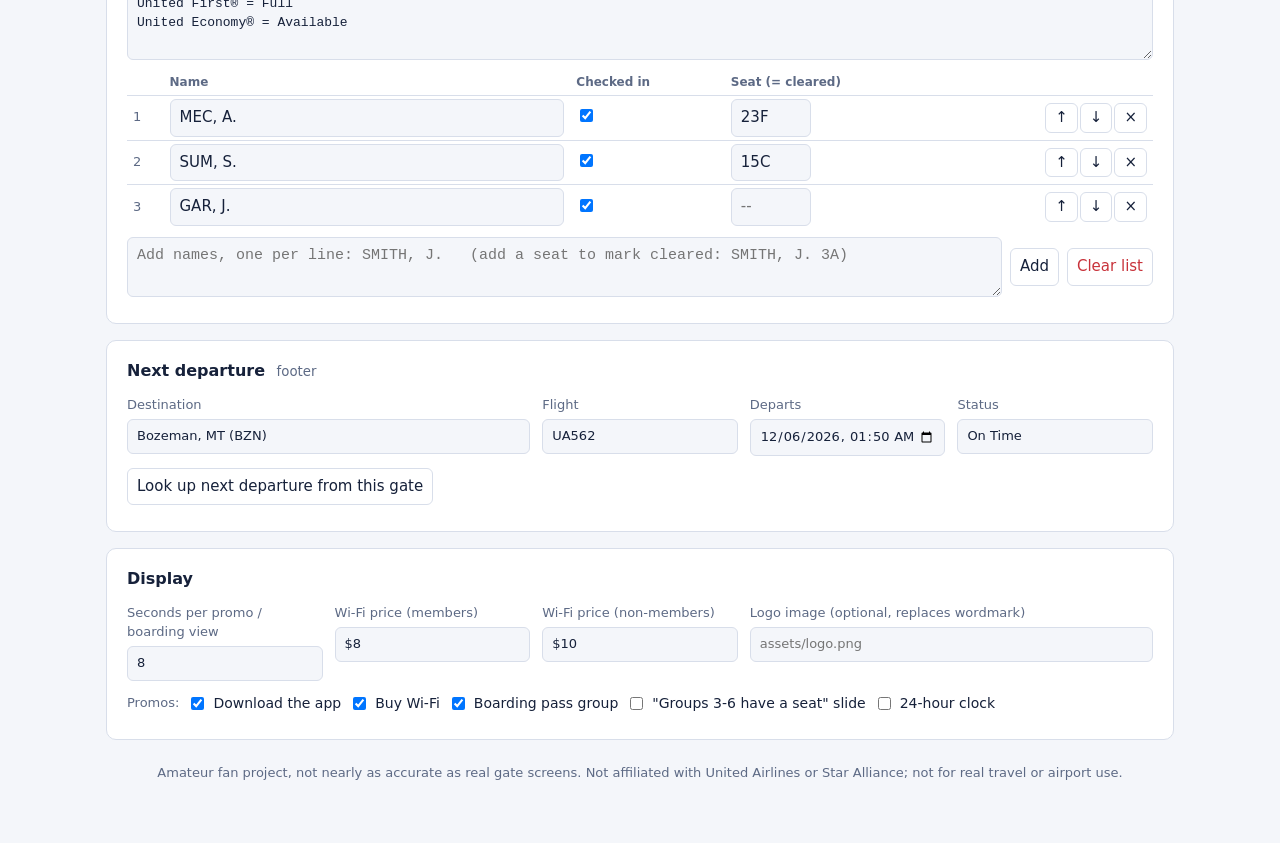
==== commit ceac7aa9: "Use United's own cabin names and Wi-Fi provider (Starlink) - Cabin names come from the status respon" ====
--- a/control.html
+++ b/control.html
@@ -141,6 +141,8 @@
         <label>Wi-Fi
           <select data-path="amenities.wifi"><option value="">None</option><option>($)</option><option>(Free)</option></select>
         </label>
+        <label>Wi-Fi provider<input data-path="amenities.wifiProvider" placeholder="Starlink" list="wifiProviders"></label>
+        <datalist id="wifiProviders"><option>Starlink</option><option>Panasonic</option><option>Viasat</option><option>Thales</option></datalist>
         <label>In-seat power (rows)<input data-path="amenities.power" placeholder="All rows"></label>
         <label>Food
           <select data-path="amenities.food"><option value="">None</option><option>($)</option><option>(Free)</option></select>
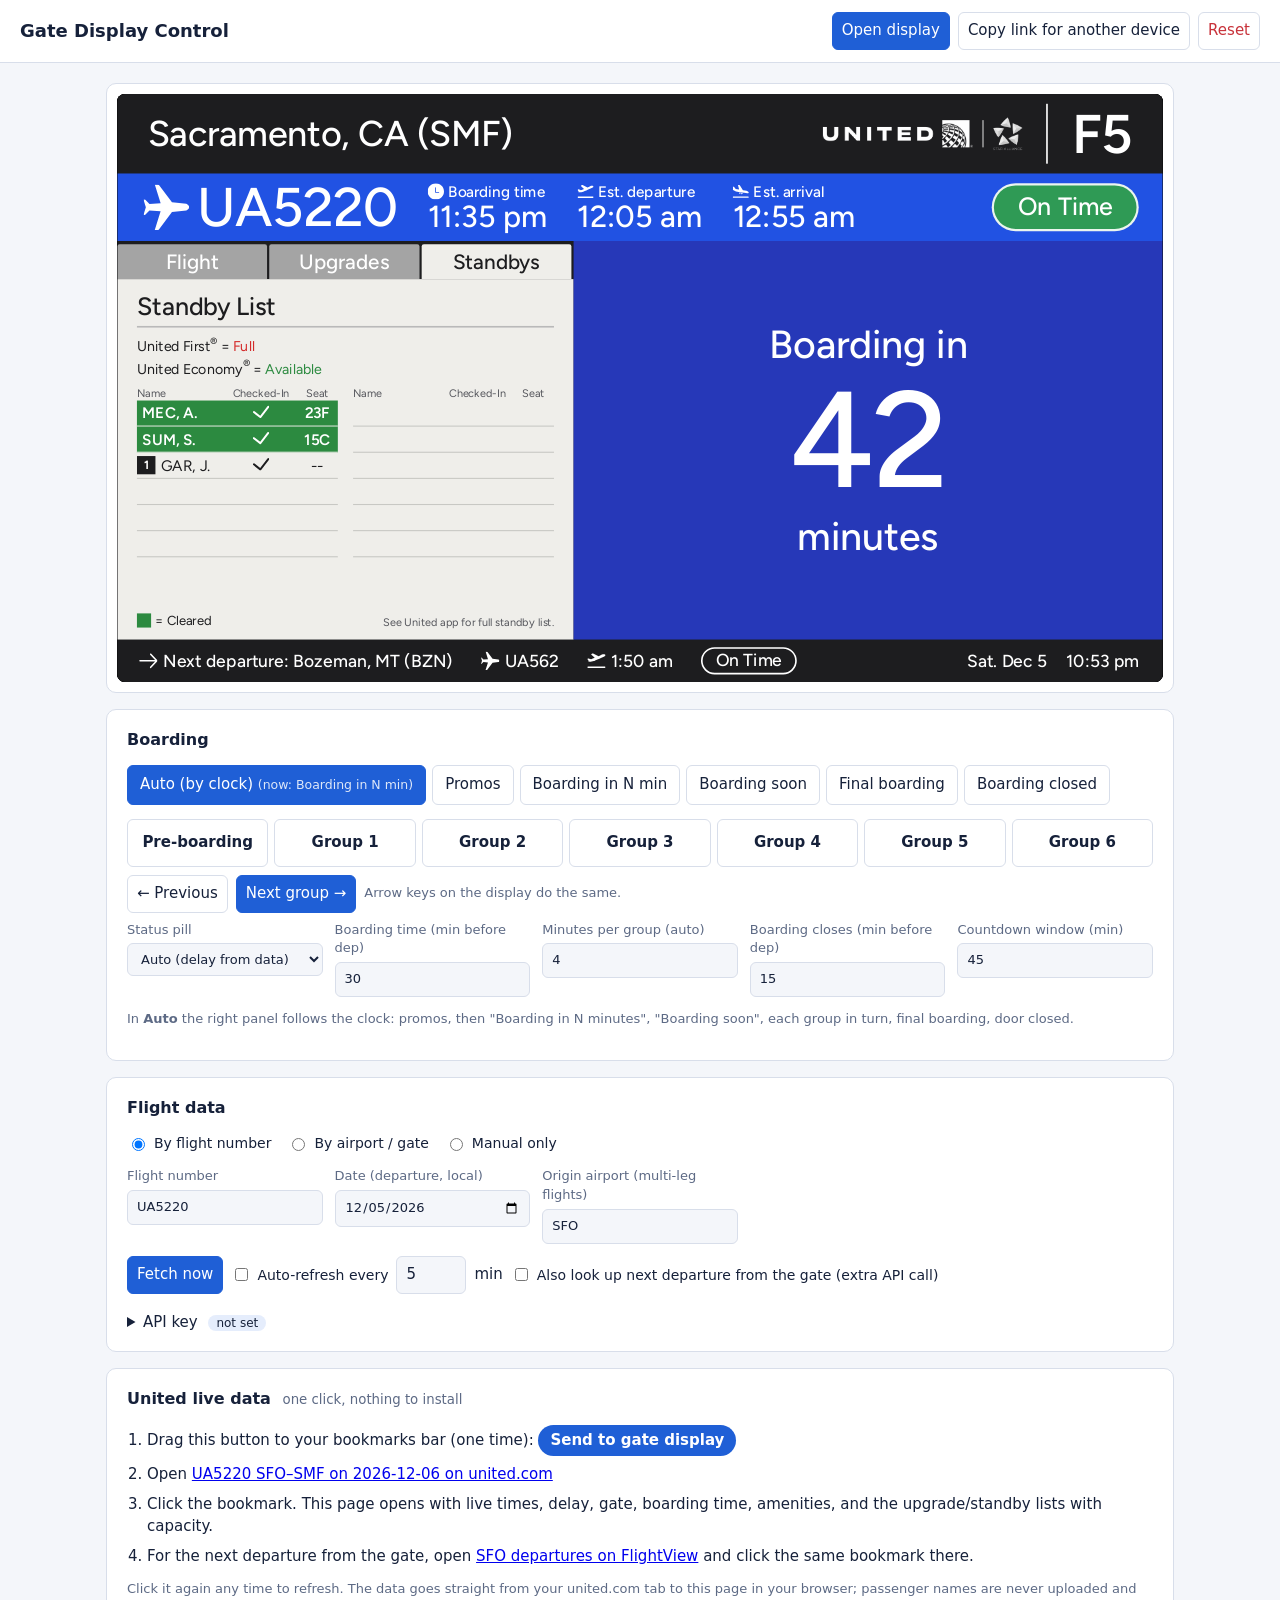
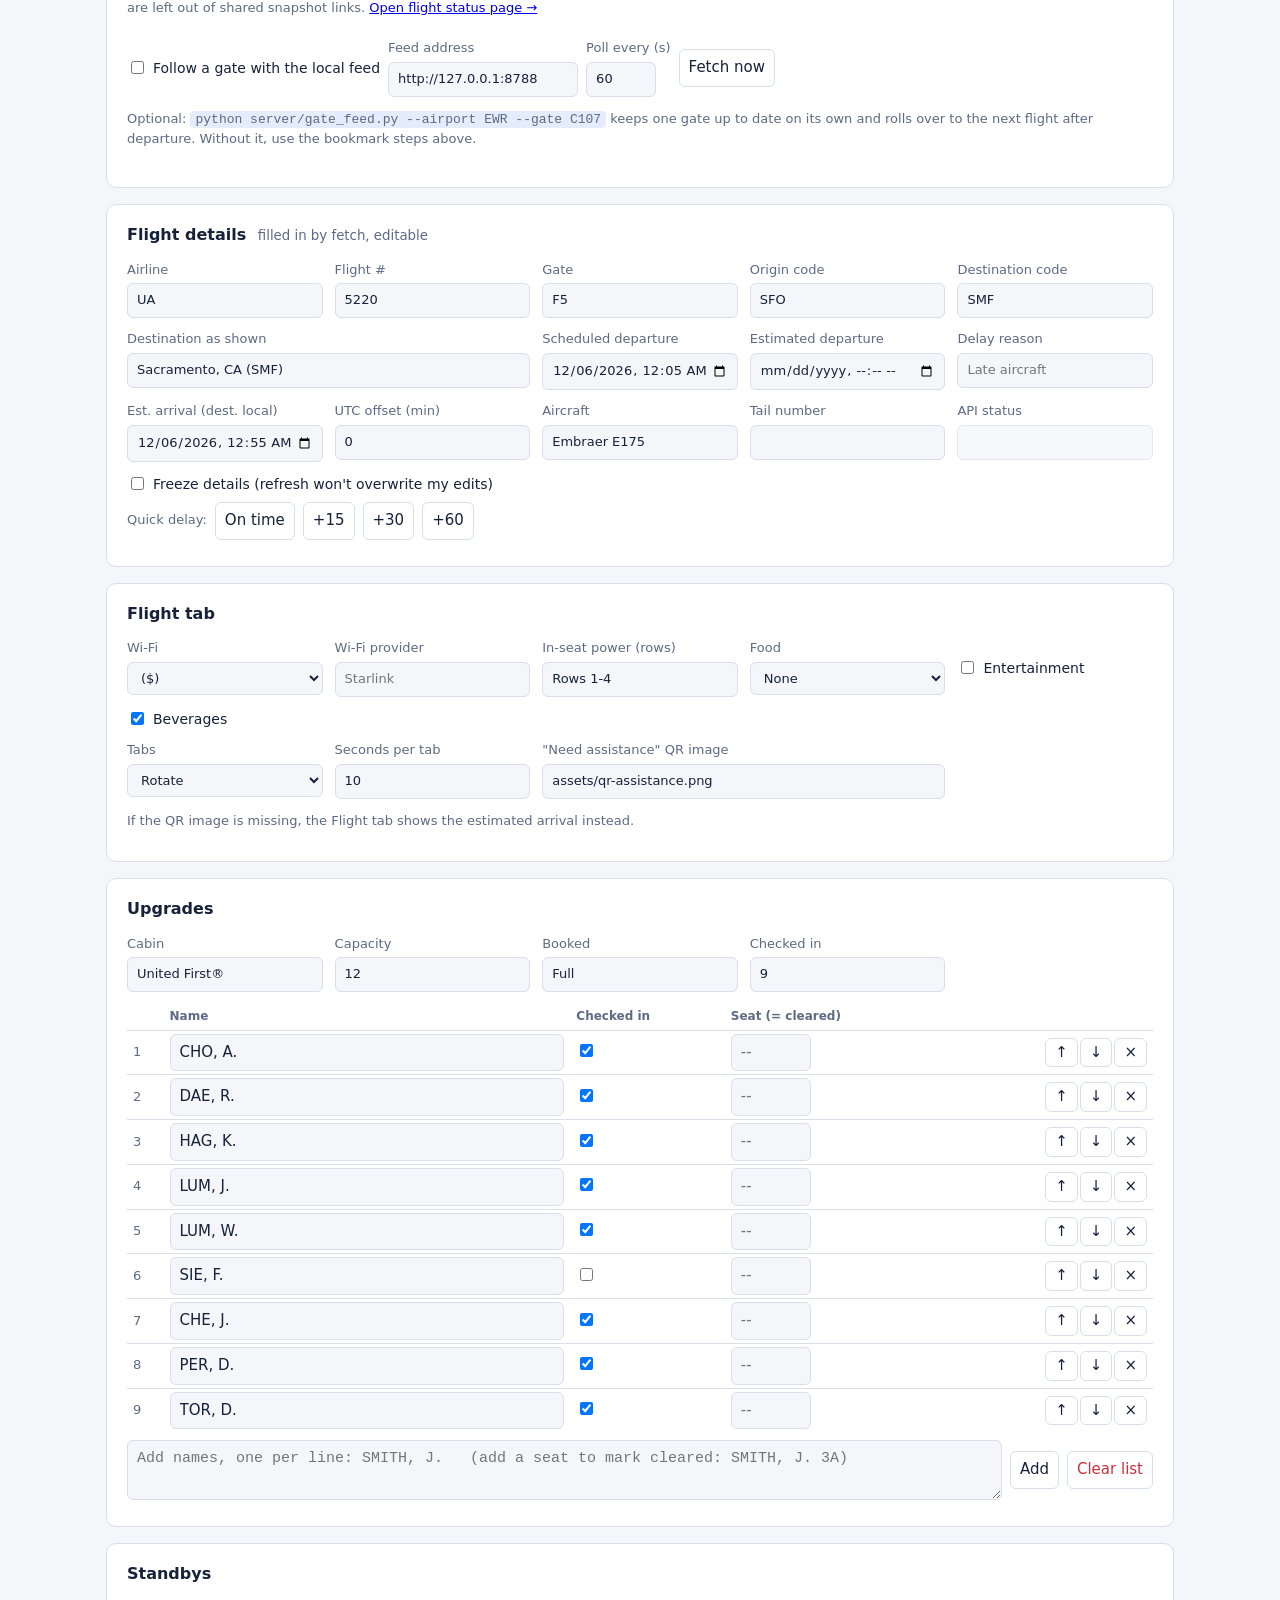
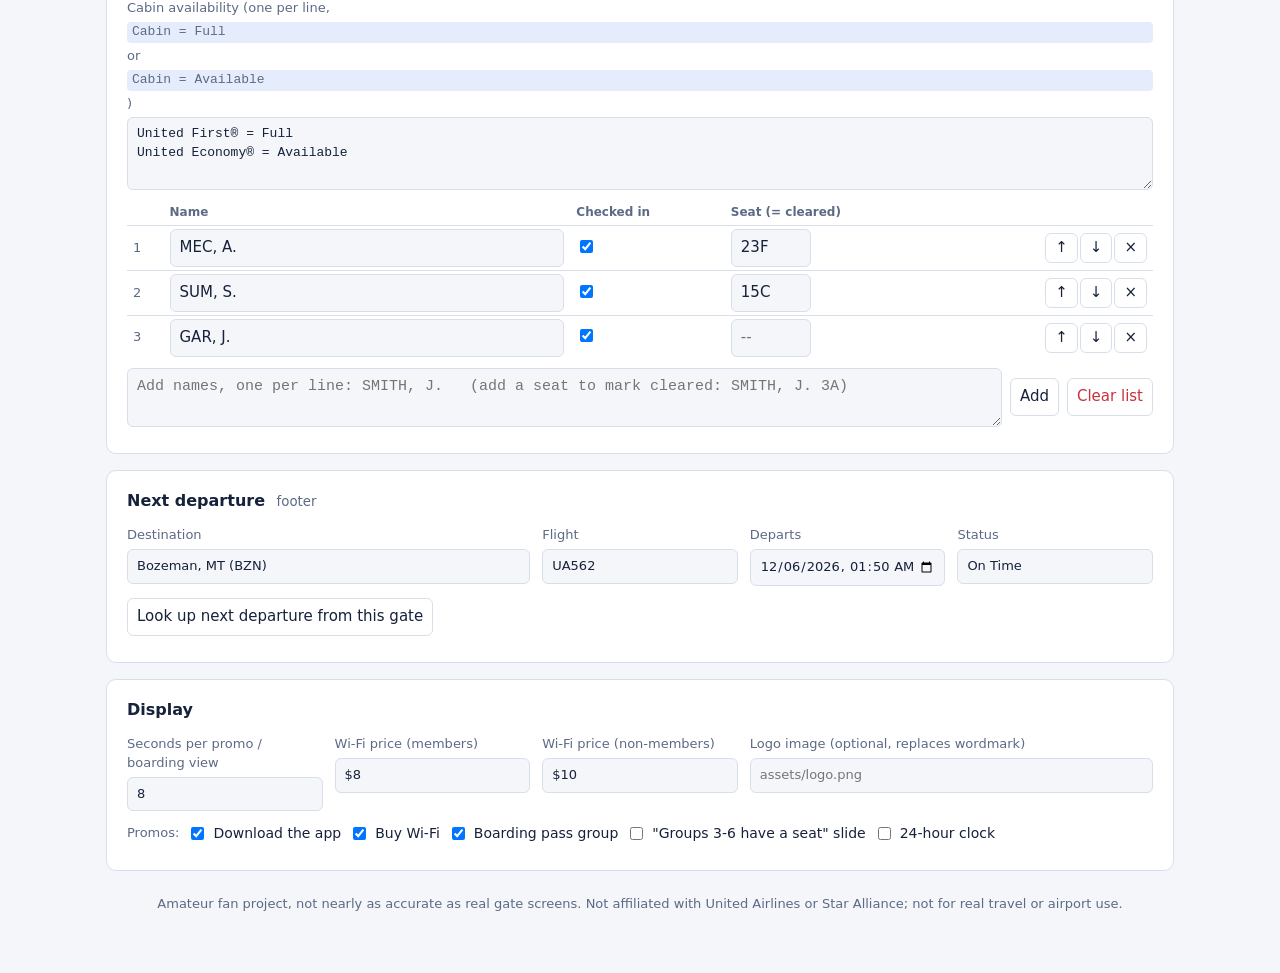
==== commit 1eb1d727: "Optional gate feed server with rollover, and a Wallpaper Engine wallpaper - server/gate_feed.py foll" ====
--- a/control.html
+++ b/control.html
@@ -100,6 +100,23 @@
       <p class="muted">Click it again any time to refresh. The data goes straight from your united.com tab to this page in your browser; passenger names are never uploaded and are left out of shared snapshot links.
         <a href="status.html" target="_blank" rel="noopener">Open flight status page &rarr;</a></p>
       <div class="row"><span id="unitedMsg" class="msg"></span></div>
+      <div class="row">
+        <label class="inline"><input type="checkbox" data-path="feed.enabled"> Follow a gate with the local feed</label>
+        <label>Feed address<input data-path="feed.url" placeholder="http://127.0.0.1:8788"></label>
+        <label>Poll every (s)<input type="number" min="15" class="tiny" data-path="feed.sec"></label>
+        <button id="feedBtn">Fetch now</button>
+      </div>
+      <p class="muted">Optional: <code>python server/gate_feed.py --airport EWR --gate C107</code> keeps one gate up to date on
+        its own and rolls over to the next flight after departure. Without it, use the bookmark steps above.</p>
+      <div class="row"><span id="feedMsg" class="msg"></span></div>
+      <div id="fvPick" hidden>
+        <div class="row">
+          <label class="inline"><b id="fvPickTitle"></b></label>
+          <input id="fvFilter" placeholder="Filter by gate, flight or destination" class="grow">
+          <label class="inline"><input type="checkbox" id="fvMine" checked> This airline only</label>
+        </div>
+        <div class="results" id="fvList"></div>
+      </div>
     </section>
 
     <!-- ================= FLIGHT DETAILS ================= -->
@@ -221,6 +238,7 @@
   <script src="js/airports.js"></script>
   <script src="js/api.js"></script>
   <script src="js/united.js"></script>
+  <script src="js/feed.js"></script>
   <script src="js/control.js"></script>
 </body>
 </html>
--- a/css/control.css
+++ b/css/control.css
@@ -102,3 +102,5 @@
 .disclaimer { color: var(--muted); font-size: 13px; text-align: center; margin: 8px 0 0; }
 .steps { margin: 0 0 10px; padding-left: 20px; display: grid; gap: 8px; }
 .bm { display: inline-block; background: var(--blue); color: #fff; font-weight: 600; text-decoration: none; padding: 5px 12px; border-radius: 16px; cursor: grab; }
+.grow { flex: 1; min-width: 200px; }
+.results tr.past td { opacity: .45; }
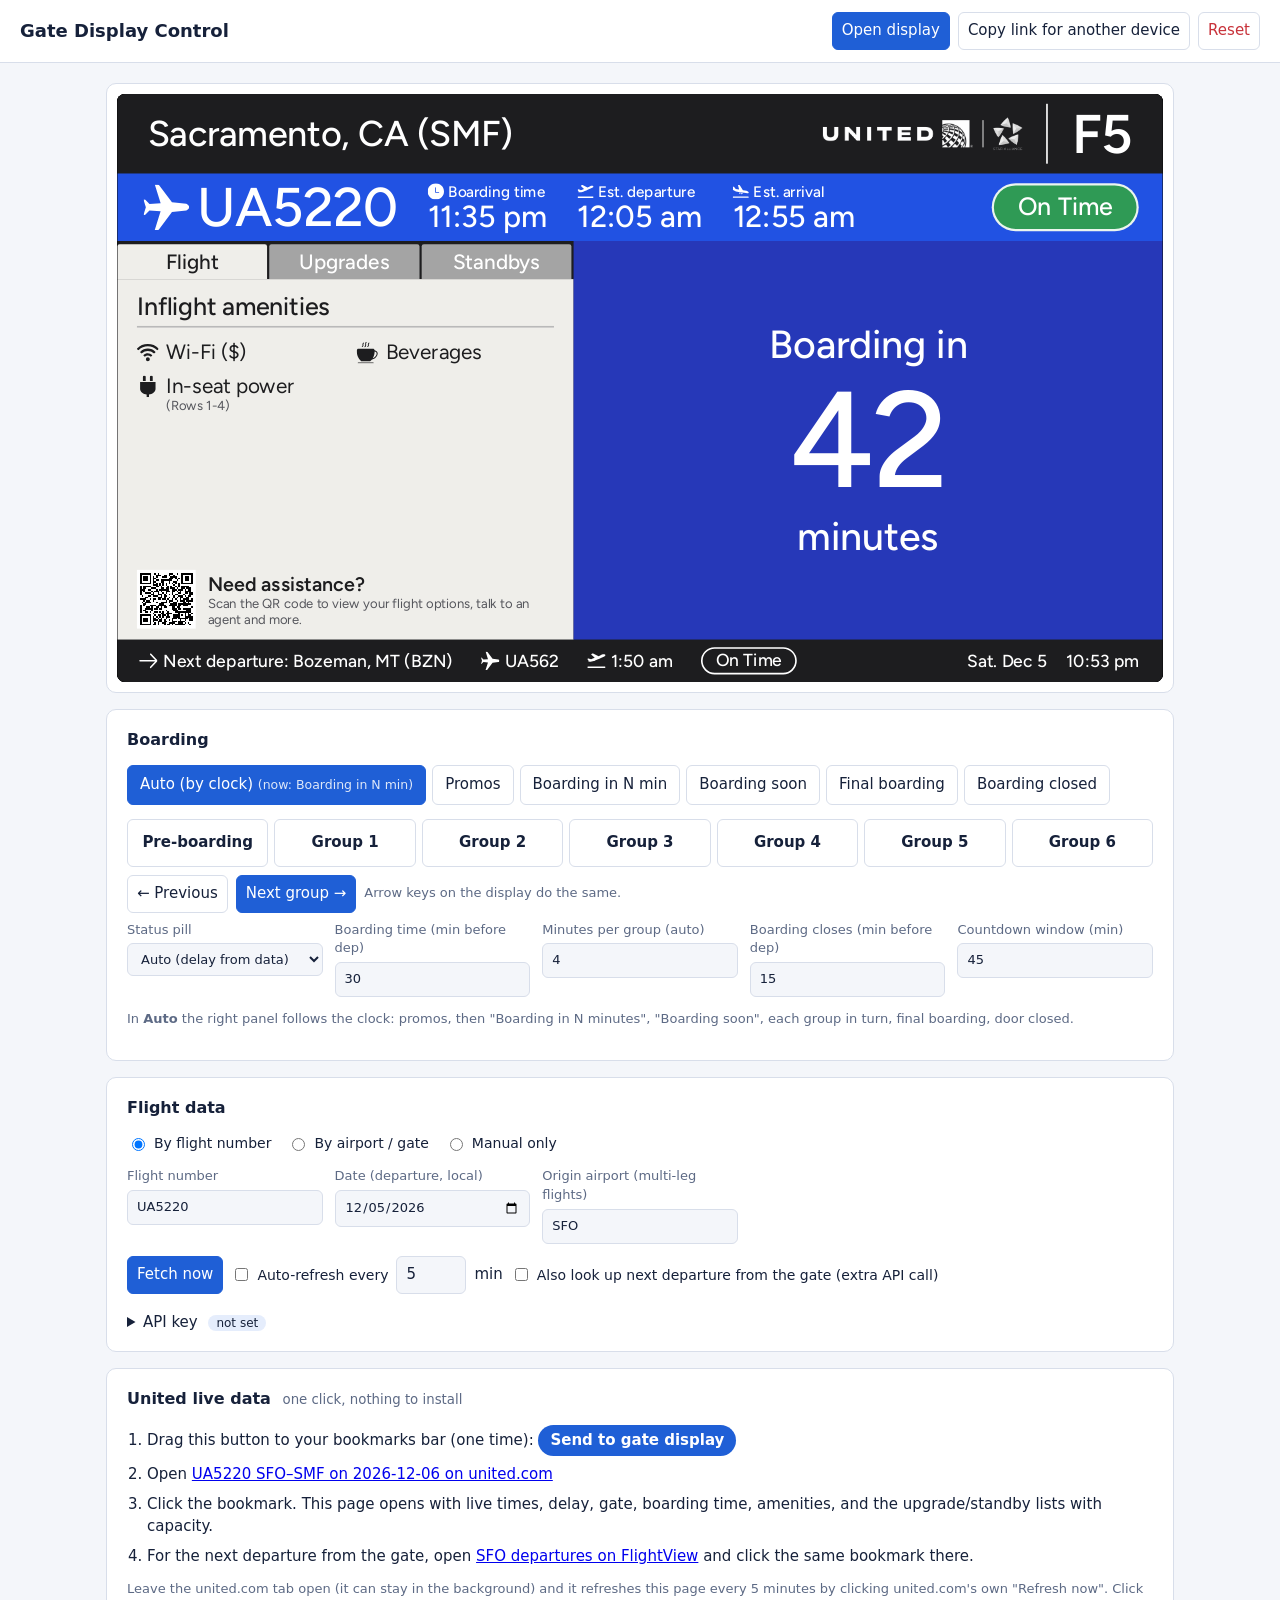
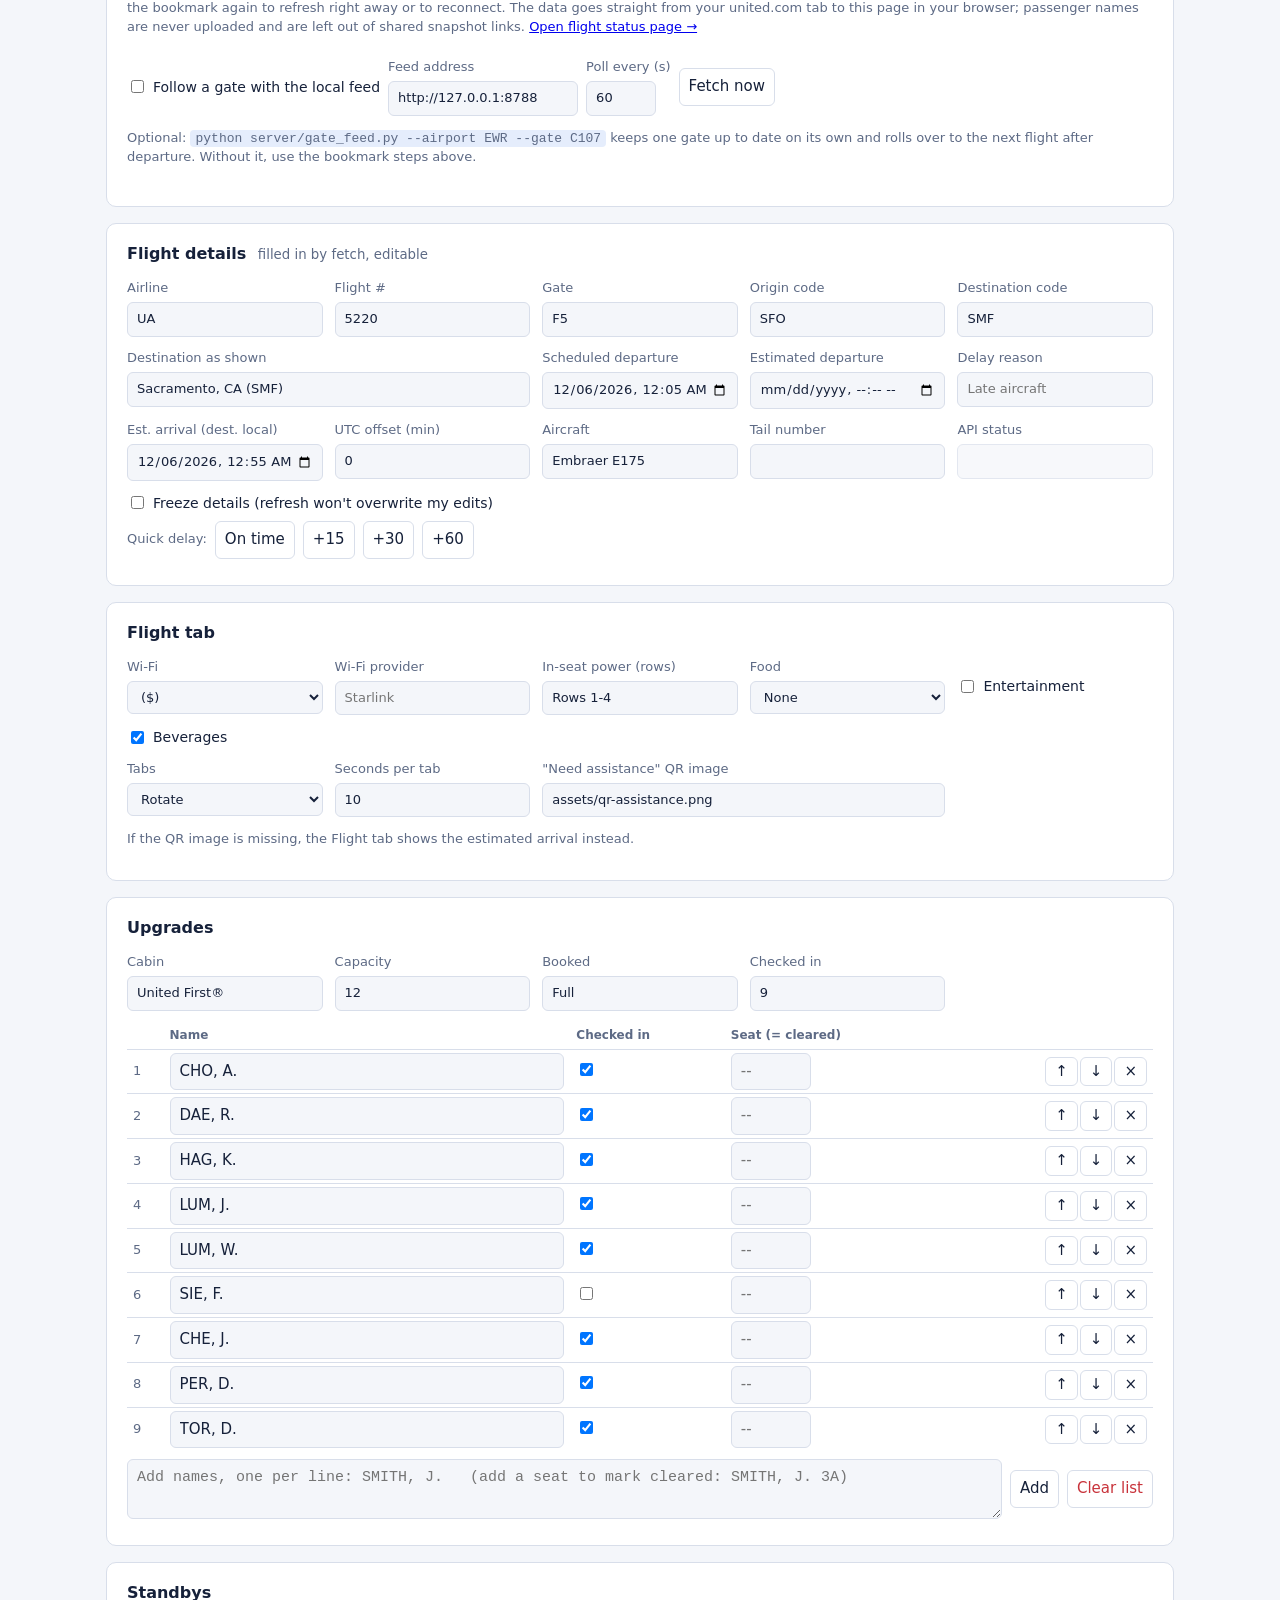
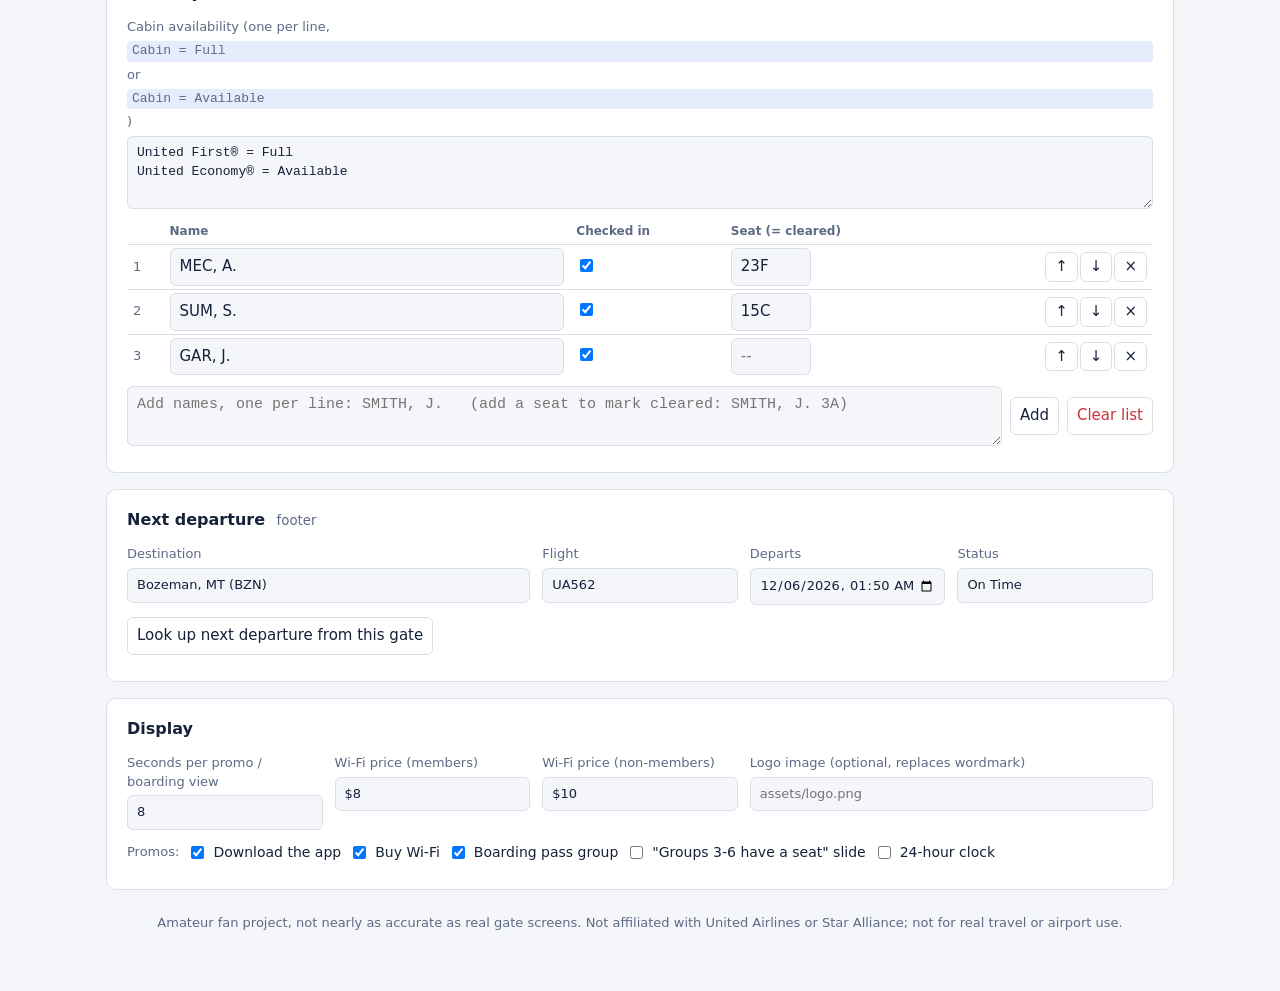
==== commit 5fa6e7f9: "Keep United data fresh while the united.com tab stays open united.com's flight page never refreshes " ====
--- a/control.html
+++ b/control.html
@@ -97,7 +97,8 @@
         <li>For the next departure from the gate, open <a id="fvLink" href="https://www.flightview.com/" target="_blank" rel="noopener">departures on FlightView</a>
           and click the same bookmark there.</li>
       </ol>
-      <p class="muted">Click it again any time to refresh. The data goes straight from your united.com tab to this page in your browser; passenger names are never uploaded and are left out of shared snapshot links.
+      <p class="muted">Leave the united.com tab open (it can stay in the background) and it refreshes this page every 5 minutes by clicking
+        united.com's own "Refresh now". Click the bookmark again to refresh right away or to reconnect. The data goes straight from your united.com tab to this page in your browser; passenger names are never uploaded and are left out of shared snapshot links.
         <a href="status.html" target="_blank" rel="noopener">Open flight status page &rarr;</a></p>
       <div class="row"><span id="unitedMsg" class="msg"></span></div>
       <div class="row">
